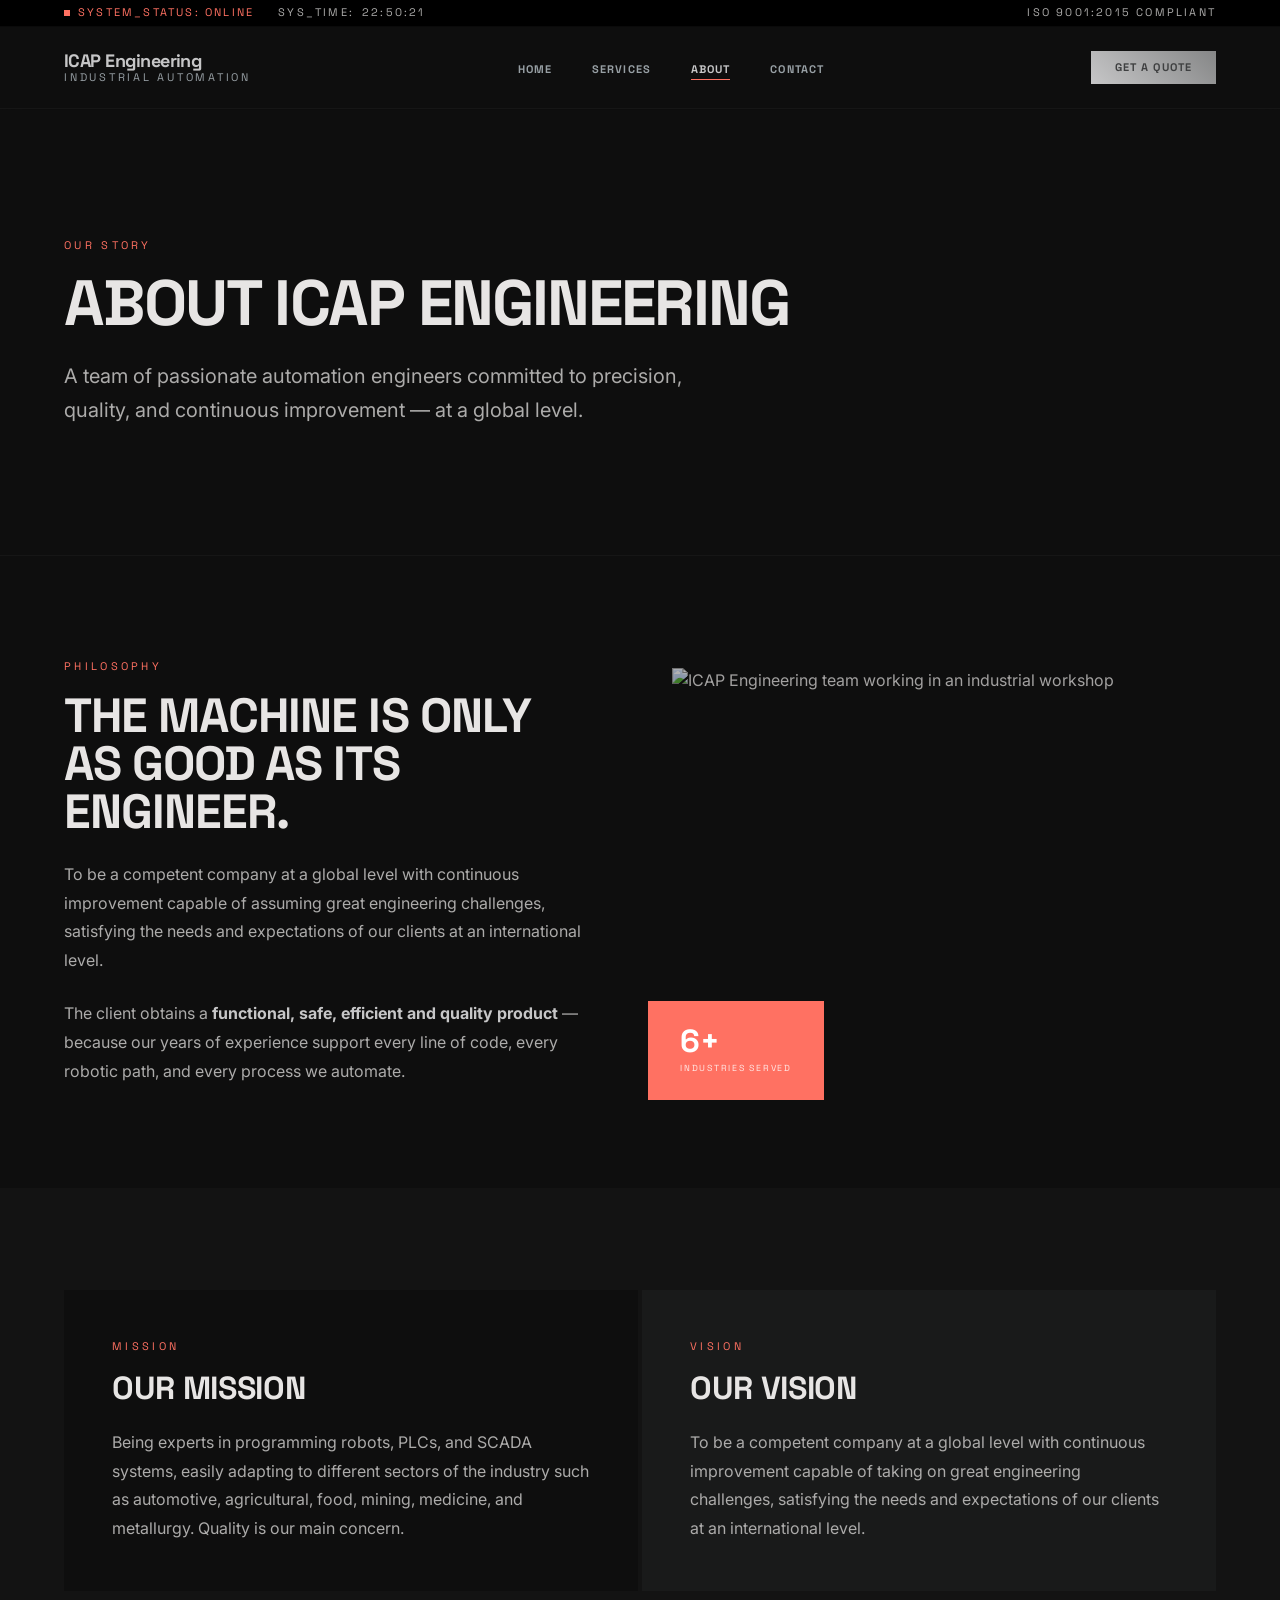
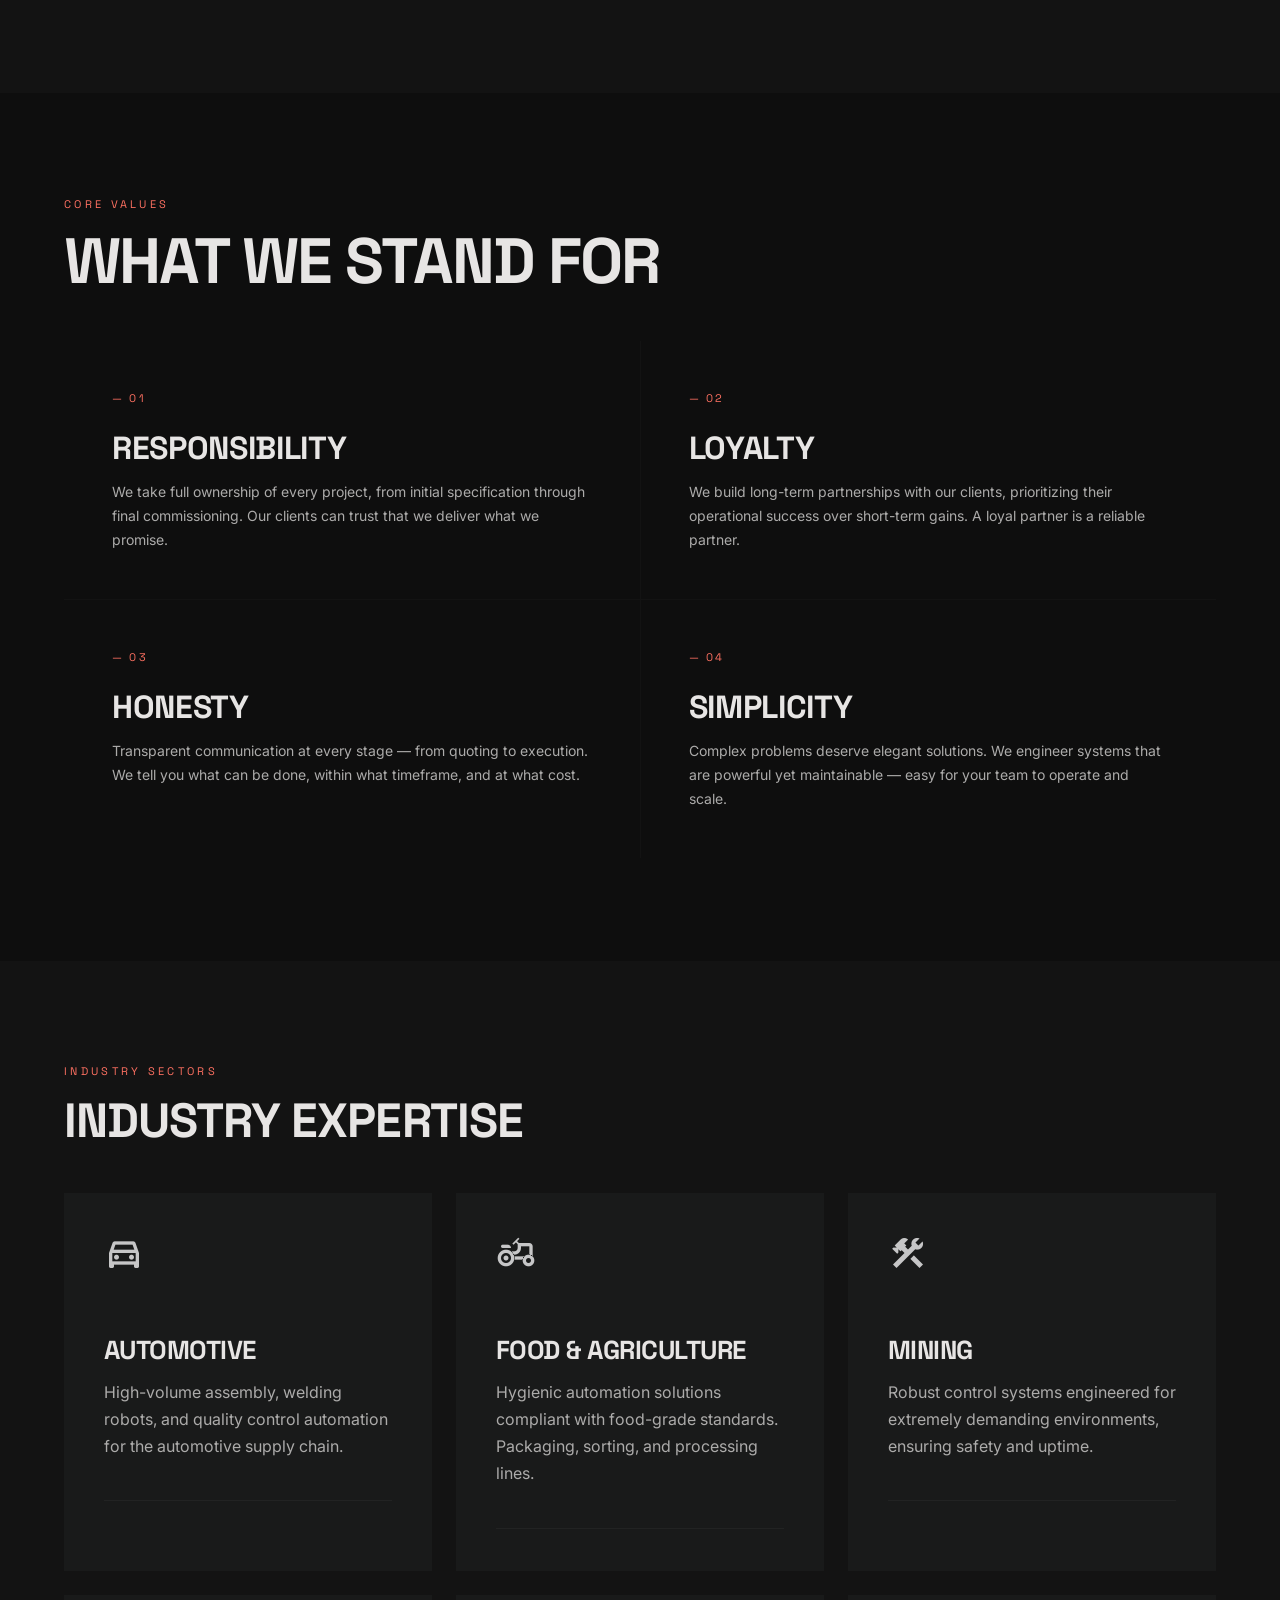
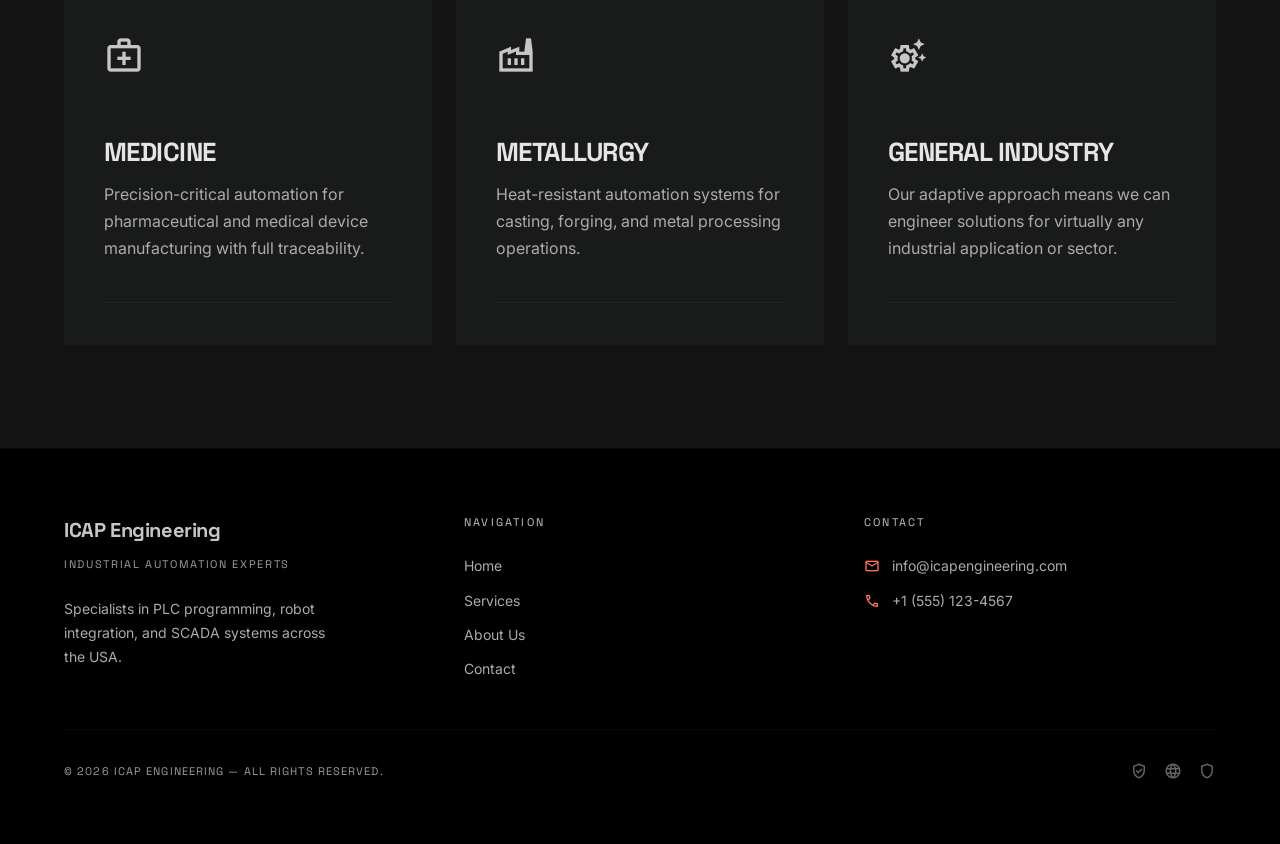
==== pages/about.html @ 5416df35 "RELEASE 01" ====
<!DOCTYPE html>
<html lang="en">
<head>
  <meta charset="UTF-8" />
  <meta name="viewport" content="width=device-width, initial-scale=1.0" />

  <!-- SEO -->
  <title>About Us | ICAP Engineering — Industrial Automation Company</title>
  <meta name="description" content="Learn about ICAP Engineering's mission, vision, and values. We are industrial automation experts specializing in PLC, robotics, and SCADA systems, serving US clients across automotive, food, mining, and medical sectors." />
  <meta name="keywords" content="about ICAP Engineering, industrial automation company, PLC experts, robotics engineers, SCADA specialists, USA" />
  <meta name="robots" content="index, follow" />
  <link rel="canonical" href="https://www.icapengineering.com/pages/about.html" />

  <!-- Open Graph -->
  <meta property="og:title"       content="About ICAP Engineering" />
  <meta property="og:description" content="Our mission, vision, values and the team behind world-class automation." />
  <meta property="og:type"        content="website" />

  <!-- Favicon -->
  <link rel="icon" type="image/svg+xml" href="../assets/icons/favicon.svg" />

  <!-- Styles -->
  <link rel="stylesheet" href="../assets/css/main.css" />
</head>

<body>

  <!-- ═══ TELEMETRY STRIP ═══ -->
  <div class="telemetry-strip" role="complementary">
    <div class="telemetry-strip__group">
      <span class="telemetry-item telemetry-item--active">
        <span class="telemetry-dot" aria-hidden="true"></span>
        SYSTEM_STATUS: ONLINE
      </span>
      <span class="telemetry-item">SYS_TIME: <span id="telemetry-time">--:--:--</span></span>
    </div>
    <span class="telemetry-item">ISO 9001:2015 COMPLIANT</span>
  </div>

  <!-- ═══ NAVBAR ═══ -->
  <nav class="navbar" role="navigation" aria-label="Main navigation">
    <div class="navbar__inner">
      <a href="../index.html" class="navbar__logo" aria-label="ICAP Engineering">
        <div class="navbar__logo-text">
          ICAP Engineering
          <span>Industrial Automation</span>
        </div>
      </a>
      <button class="navbar__toggle" id="nav-toggle" aria-expanded="false" aria-controls="nav-links" aria-label="Toggle navigation">
        <span class="navbar__toggle-bar"></span>
        <span class="navbar__toggle-bar"></span>
        <span class="navbar__toggle-bar"></span>
      </button>
      <ul class="navbar__links" id="nav-links" role="list">
        <li><a href="../index.html" class="nav-link">Home</a></li>
        <li><a href="services.html" class="nav-link">Services</a></li>
        <li><a href="about.html"    class="nav-link active">About</a></li>
        <li><a href="contact.html"  class="nav-link">Contact</a></li>
      </ul>
      <div class="navbar__actions">
        <a href="contact.html" class="btn btn--primary btn--sm">Get a Quote</a>
      </div>
    </div>
  </nav>

  <!-- ═══ PAGE HERO ═══ -->
  <header class="page-hero" role="banner">
    <div class="page-hero__inner">
      <span class="section-label reveal">Our Story</span>
      <h1 class="page-hero__title reveal">About ICAP Engineering</h1>
      <p class="page-hero__subtitle reveal">
        A team of passionate automation engineers committed to precision, quality,
        and continuous improvement — at a global level.
      </p>
    </div>
  </header>

  <main>

    <!-- ═══ PHILOSOPHY ═══ -->
    <section class="section" aria-labelledby="philosophy-heading">
      <div class="container">
        <div style="display:grid; grid-template-columns: 1fr 1fr; gap: var(--space-16); align-items:center;">
          <div>
            <span class="section-label reveal">Philosophy</span>
            <h2 id="philosophy-heading" class="reveal" style="font-size: var(--text-headline-lg); text-transform:uppercase; letter-spacing:-0.02em; margin-bottom: var(--space-6);">
              The Machine Is Only<br />as Good as Its Engineer.
            </h2>
            <p class="reveal" style="color: var(--color-on-surface-variant); line-height:1.8; margin-bottom: var(--space-6);">
              To be a competent company at a global level with continuous improvement capable
              of assuming great engineering challenges, satisfying the needs and expectations
              of our clients at an international level.
            </p>
            <p class="reveal" style="color: var(--color-on-surface-variant); line-height:1.8;">
              The client obtains a <strong style="color: var(--color-primary);">functional, safe, efficient and quality product</strong> —
              because our years of experience support every line of code, every robotic path,
              and every process we automate.
            </p>
          </div>
          <div class="reveal" style="position:relative;">
            <!-- Replace with: ../assets/images/about/philosophy.jpg -->
            <img
              src="../assets/images/about/workshop.jpg"
              alt="ICAP Engineering team working in an industrial workshop"
              loading="lazy"
              style="width:100%; aspect-ratio:4/3; object-fit:cover; filter:brightness(0.7);"
            />
            <div class="stat-chip" style="position:absolute; bottom:-1.5rem; left:-1.5rem; background-color: var(--color-tertiary);">
              <p class="stat-chip__value">6+</p>
              <p class="stat-chip__label">Industries Served</p>
            </div>
          </div>
        </div>
      </div>
    </section>

    <!-- ═══ MISSION & VISION ═══ -->
    <section class="section" style="background-color: var(--color-surface-container-low);" aria-labelledby="mvision-heading">
      <div class="container">
        <h2 class="sr-only" id="mvision-heading">Mission and Vision</h2>
        <div style="display:grid; grid-template-columns: 1fr 1fr; gap: var(--space-1); background-color: var(--color-surface-container-low);">

          <!-- Mission -->
          <div class="reveal" style="background-color: var(--color-surface); padding: var(--space-12);">
            <span class="section-label">Mission</span>
            <h3 style="font-size: var(--text-headline-md); text-transform:uppercase; letter-spacing:-0.01em; margin-bottom: var(--space-6);">
              Our Mission
            </h3>
            <p style="color: var(--color-on-surface-variant); line-height:1.8;">
              Being experts in programming robots, PLCs, and SCADA systems, easily adapting
              to different sectors of the industry such as automotive, agricultural, food,
              mining, medicine, and metallurgy. Quality is our main concern.
            </p>
          </div>

          <!-- Vision -->
          <div class="reveal" style="background-color: var(--color-surface-container); padding: var(--space-12);">
            <span class="section-label">Vision</span>
            <h3 style="font-size: var(--text-headline-md); text-transform:uppercase; letter-spacing:-0.01em; margin-bottom: var(--space-6);">
              Our Vision
            </h3>
            <p style="color: var(--color-on-surface-variant); line-height:1.8;">
              To be a competent company at a global level with continuous improvement
              capable of taking on great engineering challenges, satisfying the needs
              and expectations of our clients at an international level.
            </p>
          </div>

        </div>
      </div>
    </section>

    <!-- ═══ VALUES ═══ -->
    <section class="section" aria-labelledby="values-heading">
      <div class="container">
        <span class="section-label reveal">Core Values</span>
        <h2 id="values-heading" class="reveal" style="font-size: var(--text-display-md); text-transform:uppercase; letter-spacing:-0.03em; margin-bottom: var(--space-12);">
          What We Stand For
        </h2>
        <div class="values-grid">
          <div class="value-item reveal">
            <p class="value-item__number">— 01</p>
            <h3 class="value-item__title">Responsibility</h3>
            <p class="value-item__text">
              We take full ownership of every project, from initial specification through
              final commissioning. Our clients can trust that we deliver what we promise.
            </p>
          </div>
          <div class="value-item reveal">
            <p class="value-item__number">— 02</p>
            <h3 class="value-item__title">Loyalty</h3>
            <p class="value-item__text">
              We build long-term partnerships with our clients, prioritizing their
              operational success over short-term gains. A loyal partner is a reliable partner.
            </p>
          </div>
          <div class="value-item reveal">
            <p class="value-item__number">— 03</p>
            <h3 class="value-item__title">Honesty</h3>
            <p class="value-item__text">
              Transparent communication at every stage — from quoting to execution.
              We tell you what can be done, within what timeframe, and at what cost.
            </p>
          </div>
          <div class="value-item reveal">
            <p class="value-item__number">— 04</p>
            <h3 class="value-item__title">Simplicity</h3>
            <p class="value-item__text">
              Complex problems deserve elegant solutions. We engineer systems that are
              powerful yet maintainable — easy for your team to operate and scale.
            </p>
          </div>
        </div>
      </div>
    </section>

    <!-- ═══ SECTORS SERVED ═══ -->
    <section class="section" style="background-color: var(--color-surface-container-low);" aria-labelledby="sectors-heading">
      <div class="container">
        <span class="section-label reveal">Industry Sectors</span>
        <h2 id="sectors-heading" class="reveal" style="font-size: var(--text-headline-lg); text-transform:uppercase; letter-spacing:-0.02em; margin-bottom: var(--space-12);">
          Industry Expertise
        </h2>
        <div class="grid grid-3 reveal">
          <div class="card" aria-label="Automotive sector">
            <div class="card__header">
              <span class="material-symbols-outlined card__icon" aria-hidden="true">directions_car</span>
            </div>
            <h3 class="card__title">Automotive</h3>
            <p class="card__body">High-volume assembly, welding robots, and quality control automation for the automotive supply chain.</p>
            <div class="card__divider"><div class="card__divider-fill"></div></div>
          </div>
          <div class="card" aria-label="Food and agriculture sector">
            <div class="card__header">
              <span class="material-symbols-outlined card__icon" aria-hidden="true">agriculture</span>
            </div>
            <h3 class="card__title">Food &amp; Agriculture</h3>
            <p class="card__body">Hygienic automation solutions compliant with food-grade standards. Packaging, sorting, and processing lines.</p>
            <div class="card__divider"><div class="card__divider-fill"></div></div>
          </div>
          <div class="card" aria-label="Mining sector">
            <div class="card__header">
              <span class="material-symbols-outlined card__icon" aria-hidden="true">construction</span>
            </div>
            <h3 class="card__title">Mining</h3>
            <p class="card__body">Robust control systems engineered for extremely demanding environments, ensuring safety and uptime.</p>
            <div class="card__divider"><div class="card__divider-fill"></div></div>
          </div>
          <div class="card" aria-label="Medicine sector">
            <div class="card__header">
              <span class="material-symbols-outlined card__icon" aria-hidden="true">medical_services</span>
            </div>
            <h3 class="card__title">Medicine</h3>
            <p class="card__body">Precision-critical automation for pharmaceutical and medical device manufacturing with full traceability.</p>
            <div class="card__divider"><div class="card__divider-fill"></div></div>
          </div>
          <div class="card" aria-label="Metallurgy sector">
            <div class="card__header">
              <span class="material-symbols-outlined card__icon" aria-hidden="true">factory</span>
            </div>
            <h3 class="card__title">Metallurgy</h3>
            <p class="card__body">Heat-resistant automation systems for casting, forging, and metal processing operations.</p>
            <div class="card__divider"><div class="card__divider-fill"></div></div>
          </div>
          <div class="card" aria-label="General industrial sector">
            <div class="card__header">
              <span class="material-symbols-outlined card__icon" aria-hidden="true">settings_suggest</span>
            </div>
            <h3 class="card__title">General Industry</h3>
            <p class="card__body">Our adaptive approach means we can engineer solutions for virtually any industrial application or sector.</p>
            <div class="card__divider"><div class="card__divider-fill"></div></div>
          </div>
        </div>
      </div>
    </section>

  </main>

  <!-- ═══ FOOTER ═══ -->
  <footer class="footer" role="contentinfo">
    <div class="footer__inner">
      <div>
        <p class="footer__brand-name">ICAP Engineering</p>
        <p class="footer__brand-tagline">Industrial Automation Experts</p>
        <p class="footer__brand-desc">Specialists in PLC programming, robot integration, and SCADA systems across the USA.</p>
      </div>
      <div>
        <p class="footer__col-title">Navigation</p>
        <nav class="footer__links" aria-label="Footer navigation">
          <a href="../index.html"  class="footer__link">Home</a>
          <a href="services.html"  class="footer__link">Services</a>
          <a href="about.html"     class="footer__link">About Us</a>
          <a href="contact.html"   class="footer__link">Contact</a>
        </nav>
      </div>
      <div>
        <p class="footer__col-title">Contact</p>
        <address style="font-style:normal;">
          <div class="footer__contact-item">
            <span class="material-symbols-outlined" aria-hidden="true">mail</span>
            <a href="mailto:info@icapengineering.com" class="footer__link">info@icapengineering.com</a>
          </div>
          <div class="footer__contact-item">
            <span class="material-symbols-outlined" aria-hidden="true">phone</span>
            <a href="tel:+15551234567" class="footer__link">+1 (555) 123-4567</a>
          </div>
        </address>
      </div>
    </div>
    <div class="footer__bottom">
      <p class="footer__copyright">&copy; <span id="footer-year">2025</span> ICAP Engineering — All rights reserved.</p>
      <div class="footer__badges">
        <span class="material-symbols-outlined">verified_user</span>
        <span class="material-symbols-outlined">language</span>
        <span class="material-symbols-outlined">shield</span>
      </div>
    </div>
  </footer>

  <script src="../assets/js/main.js"></script>
  <script>(function(){ const el=document.getElementById('footer-year'); if(el) el.textContent=new Date().getFullYear(); })();</script>
</body>
</html>
---- assets/css/main.css ----
/* ============================================================
   ICAP Engineering — Main Stylesheet Entry Point
   Import order matters: tokens → base → layout → components → pages
   ============================================================ */

@import './tokens.css';
@import './base.css';
@import './layout.css';
@import './components.css';
@import './pages.css';
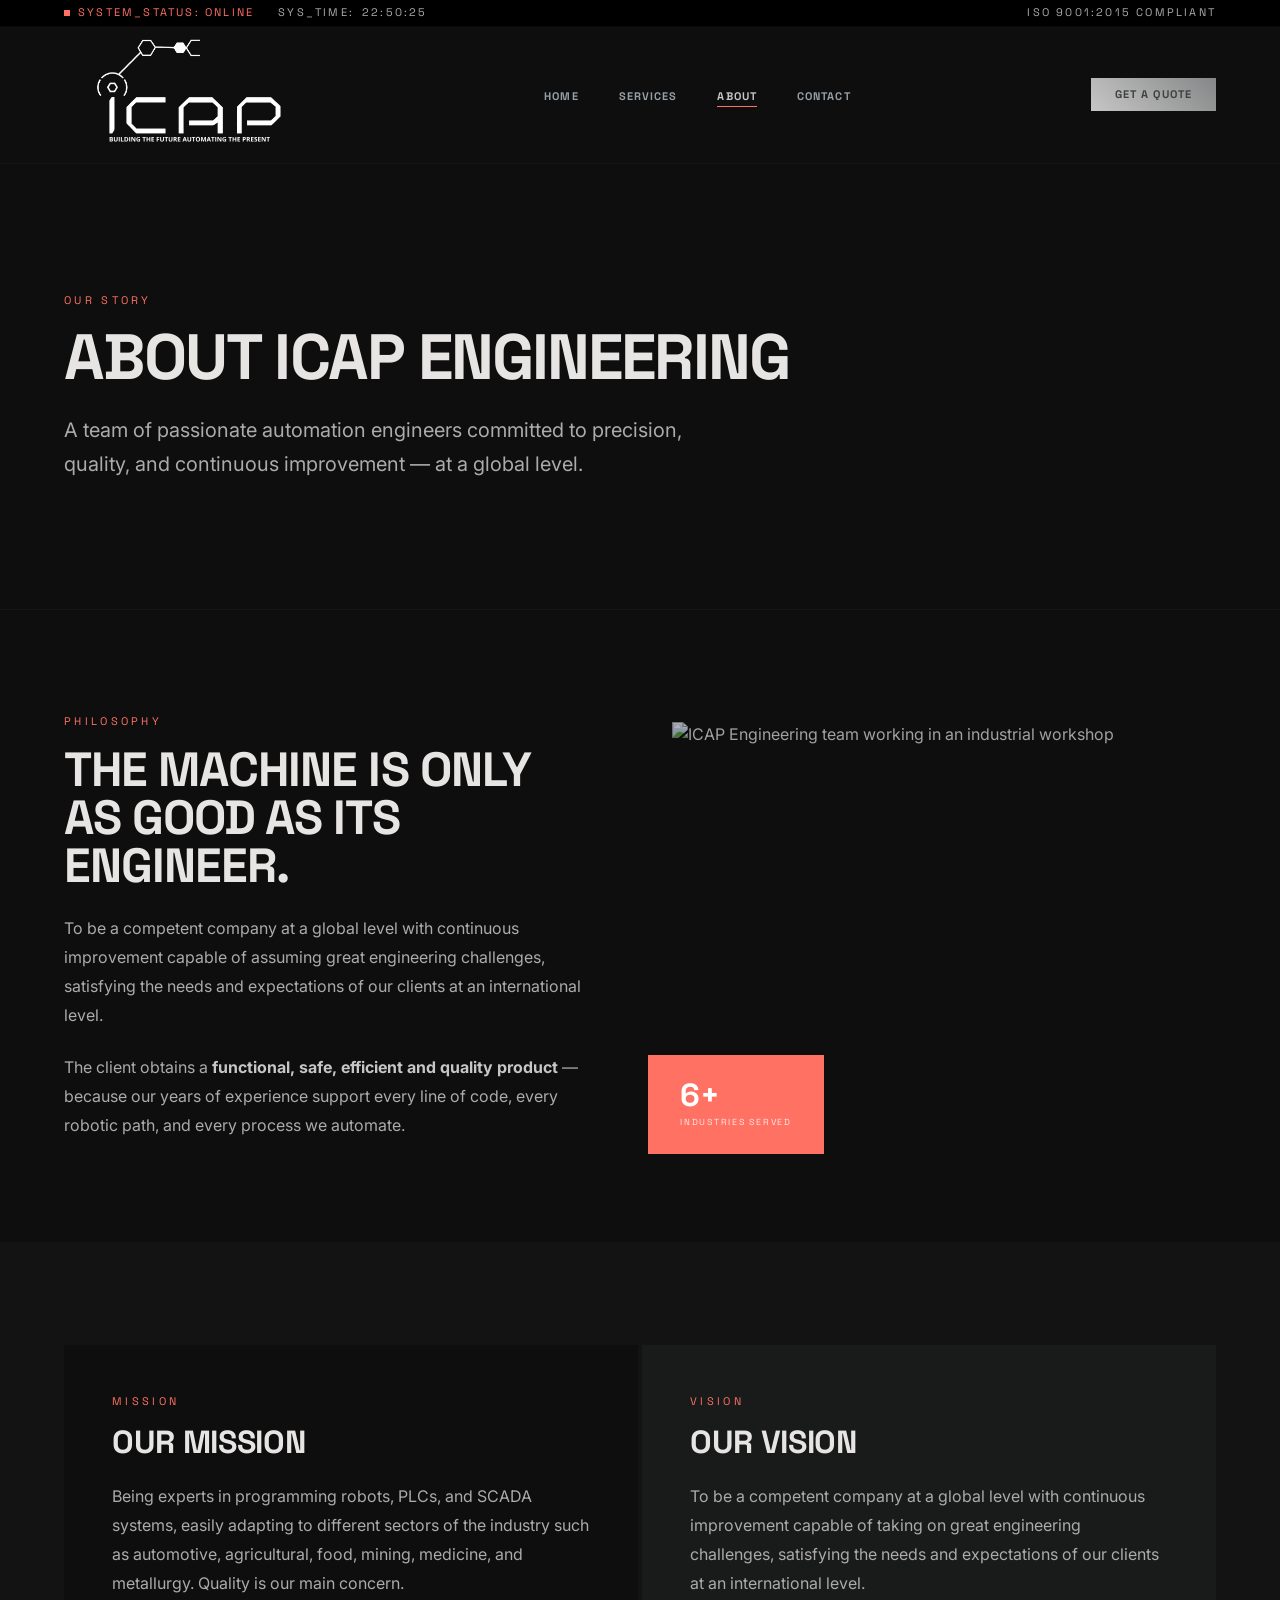
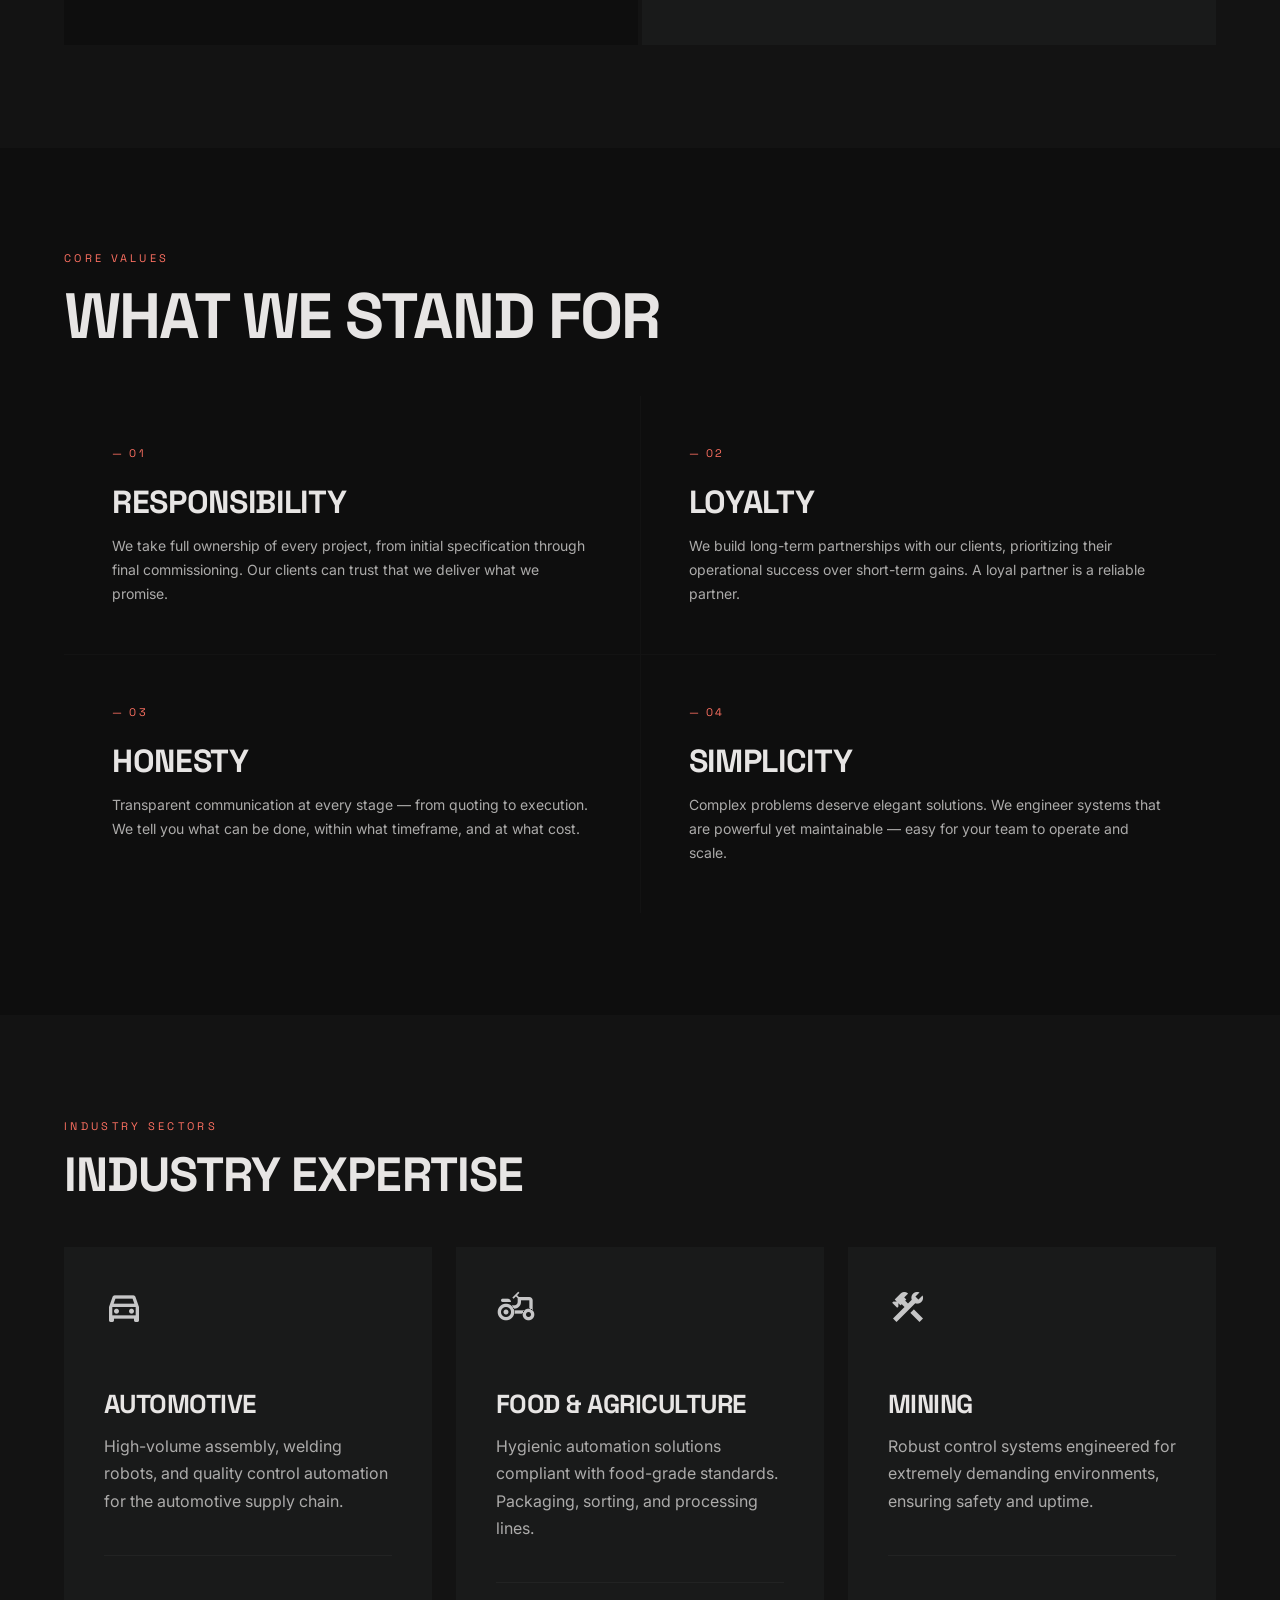
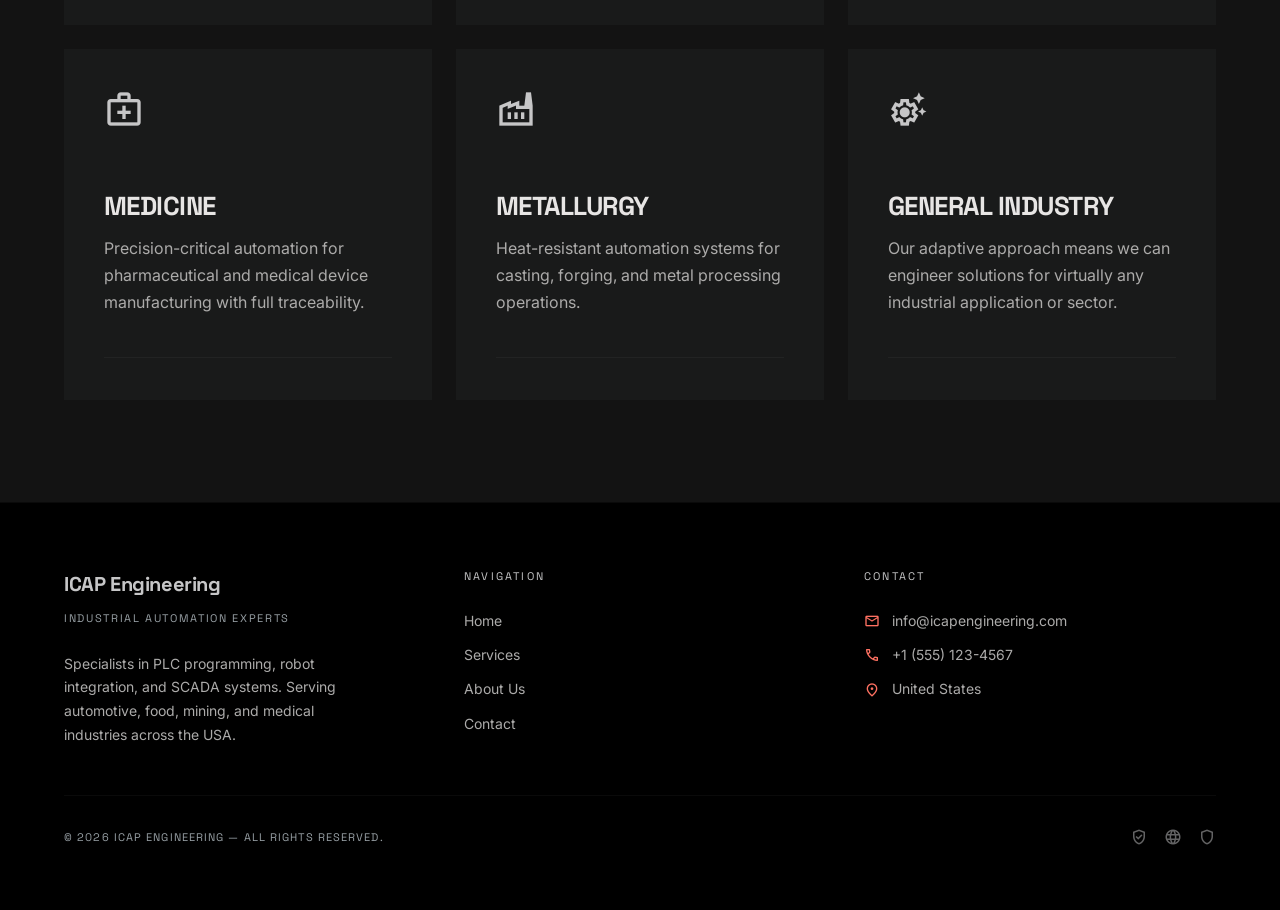
==== commit 56ccb92e: "STYLE: el logo ahora es negro y el video de la kuka" ====
--- a/pages/about.html
+++ b/pages/about.html
@@ -38,30 +38,7 @@
   </div>
 
   <!-- ═══ NAVBAR ═══ -->
-  <nav class="navbar" role="navigation" aria-label="Main navigation">
-    <div class="navbar__inner">
-      <a href="../index.html" class="navbar__logo" aria-label="ICAP Engineering">
-        <div class="navbar__logo-text">
-          ICAP Engineering
-          <span>Industrial Automation</span>
-        </div>
-      </a>
-      <button class="navbar__toggle" id="nav-toggle" aria-expanded="false" aria-controls="nav-links" aria-label="Toggle navigation">
-        <span class="navbar__toggle-bar"></span>
-        <span class="navbar__toggle-bar"></span>
-        <span class="navbar__toggle-bar"></span>
-      </button>
-      <ul class="navbar__links" id="nav-links" role="list">
-        <li><a href="../index.html" class="nav-link">Home</a></li>
-        <li><a href="services.html" class="nav-link">Services</a></li>
-        <li><a href="about.html"    class="nav-link active">About</a></li>
-        <li><a href="contact.html"  class="nav-link">Contact</a></li>
-      </ul>
-      <div class="navbar__actions">
-        <a href="contact.html" class="btn btn--primary btn--sm">Get a Quote</a>
-      </div>
-    </div>
-  </nav>
+  <nav class="navbar" role="navigation" aria-label="Main navigation"></nav>
 
   <!-- ═══ PAGE HERO ═══ -->
   <header class="page-hero" role="banner">
@@ -257,47 +234,9 @@
   </main>
 
   <!-- ═══ FOOTER ═══ -->
-  <footer class="footer" role="contentinfo">
-    <div class="footer__inner">
-      <div>
-        <p class="footer__brand-name">ICAP Engineering</p>
-        <p class="footer__brand-tagline">Industrial Automation Experts</p>
-        <p class="footer__brand-desc">Specialists in PLC programming, robot integration, and SCADA systems across the USA.</p>
-      </div>
-      <div>
-        <p class="footer__col-title">Navigation</p>
-        <nav class="footer__links" aria-label="Footer navigation">
-          <a href="../index.html"  class="footer__link">Home</a>
-          <a href="services.html"  class="footer__link">Services</a>
-          <a href="about.html"     class="footer__link">About Us</a>
-          <a href="contact.html"   class="footer__link">Contact</a>
-        </nav>
-      </div>
-      <div>
-        <p class="footer__col-title">Contact</p>
-        <address style="font-style:normal;">
-          <div class="footer__contact-item">
-            <span class="material-symbols-outlined" aria-hidden="true">mail</span>
-            <a href="mailto:info@icapengineering.com" class="footer__link">info@icapengineering.com</a>
-          </div>
-          <div class="footer__contact-item">
-            <span class="material-symbols-outlined" aria-hidden="true">phone</span>
-            <a href="tel:+15551234567" class="footer__link">+1 (555) 123-4567</a>
-          </div>
-        </address>
-      </div>
-    </div>
-    <div class="footer__bottom">
-      <p class="footer__copyright">&copy; <span id="footer-year">2025</span> ICAP Engineering — All rights reserved.</p>
-      <div class="footer__badges">
-        <span class="material-symbols-outlined">verified_user</span>
-        <span class="material-symbols-outlined">language</span>
-        <span class="material-symbols-outlined">shield</span>
-      </div>
-    </div>
-  </footer>
-
-  <script src="../assets/js/main.js"></script>
-  <script>(function(){ const el=document.getElementById('footer-year'); if(el) el.textContent=new Date().getFullYear(); })();</script>
+  <footer class="footer" role="contentinfo"></footer>
+
+  <script src="../assets/js/shared-layout.js"></script>
+  <script src="../assets/js/visual-effects.js"></script>
 </body>
 </html>
--- a/assets/css/main.css
+++ b/assets/css/main.css
@@ -6,5 +6,5 @@
 @import './tokens.css';
 @import './base.css';
 @import './layout.css';
-@import './components.css';
-@import './pages.css';
+@import './ui-library.css';
+@import './page-specific.css';
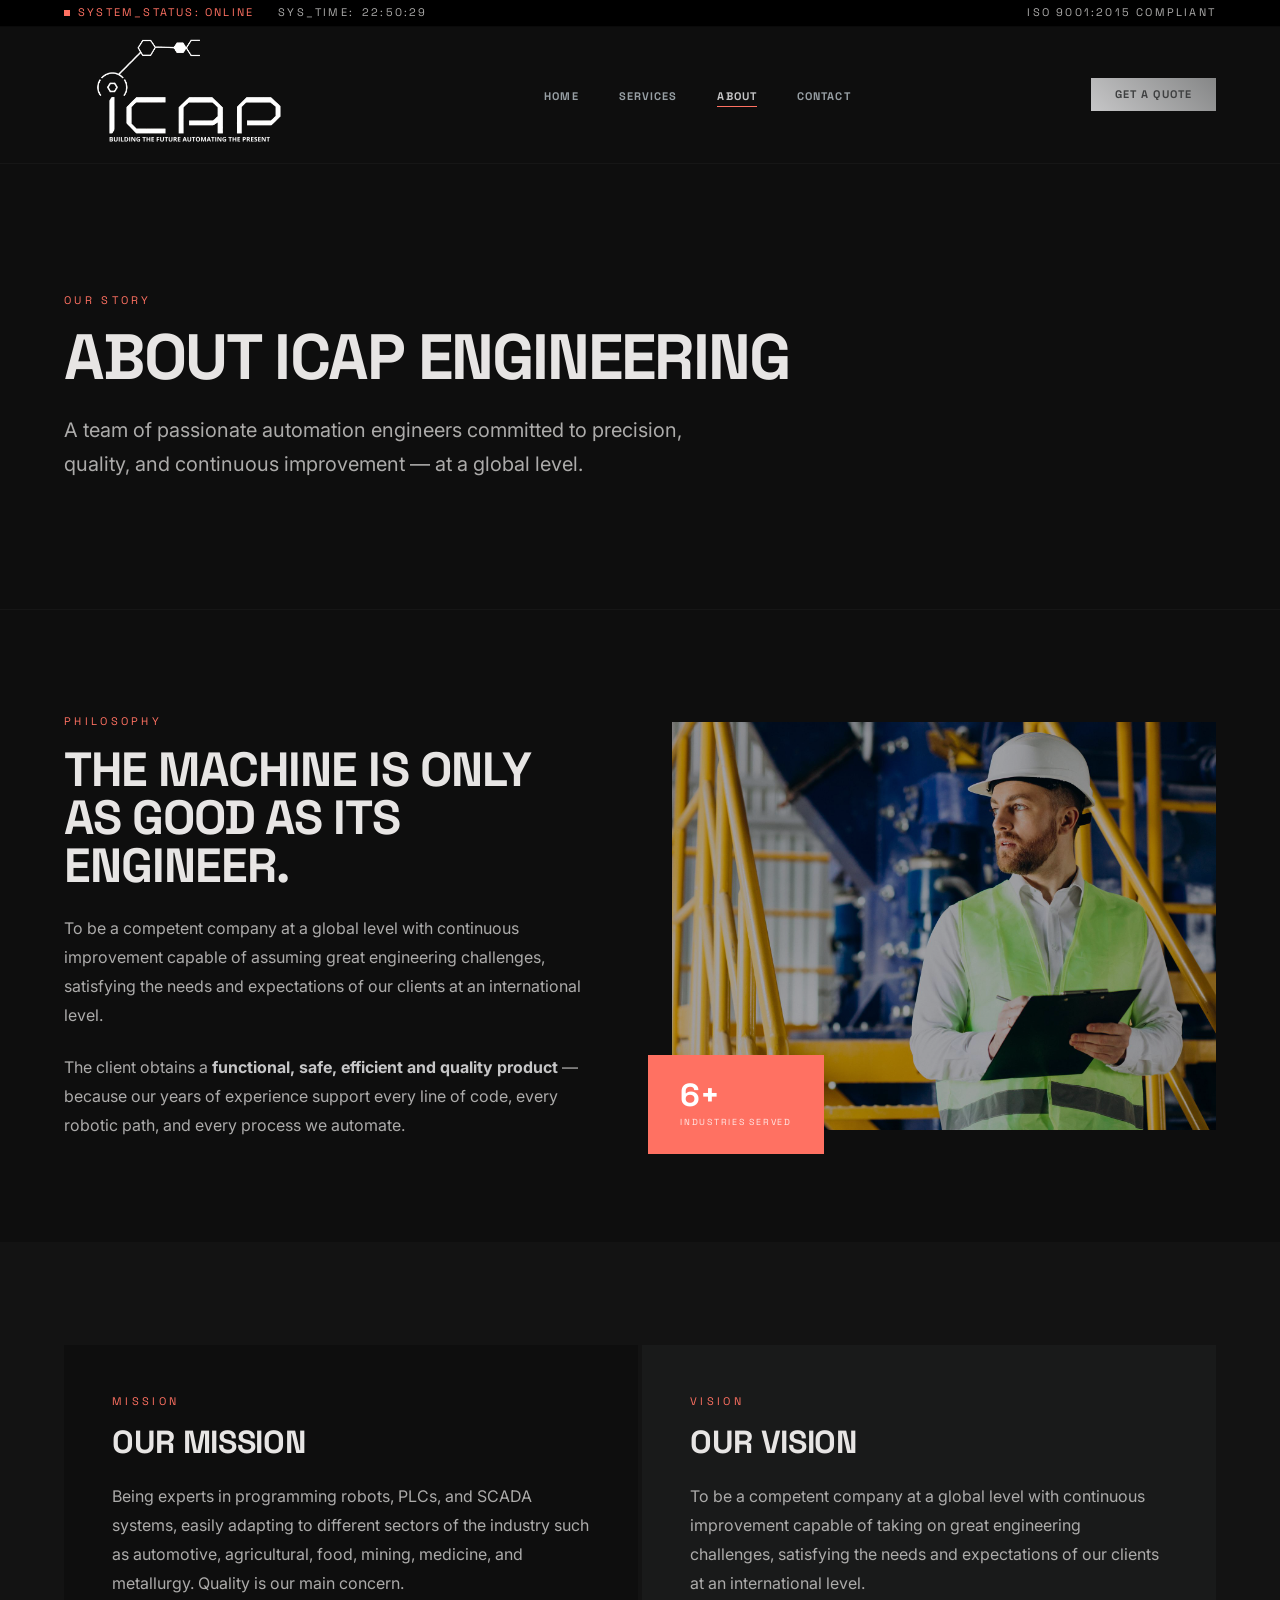
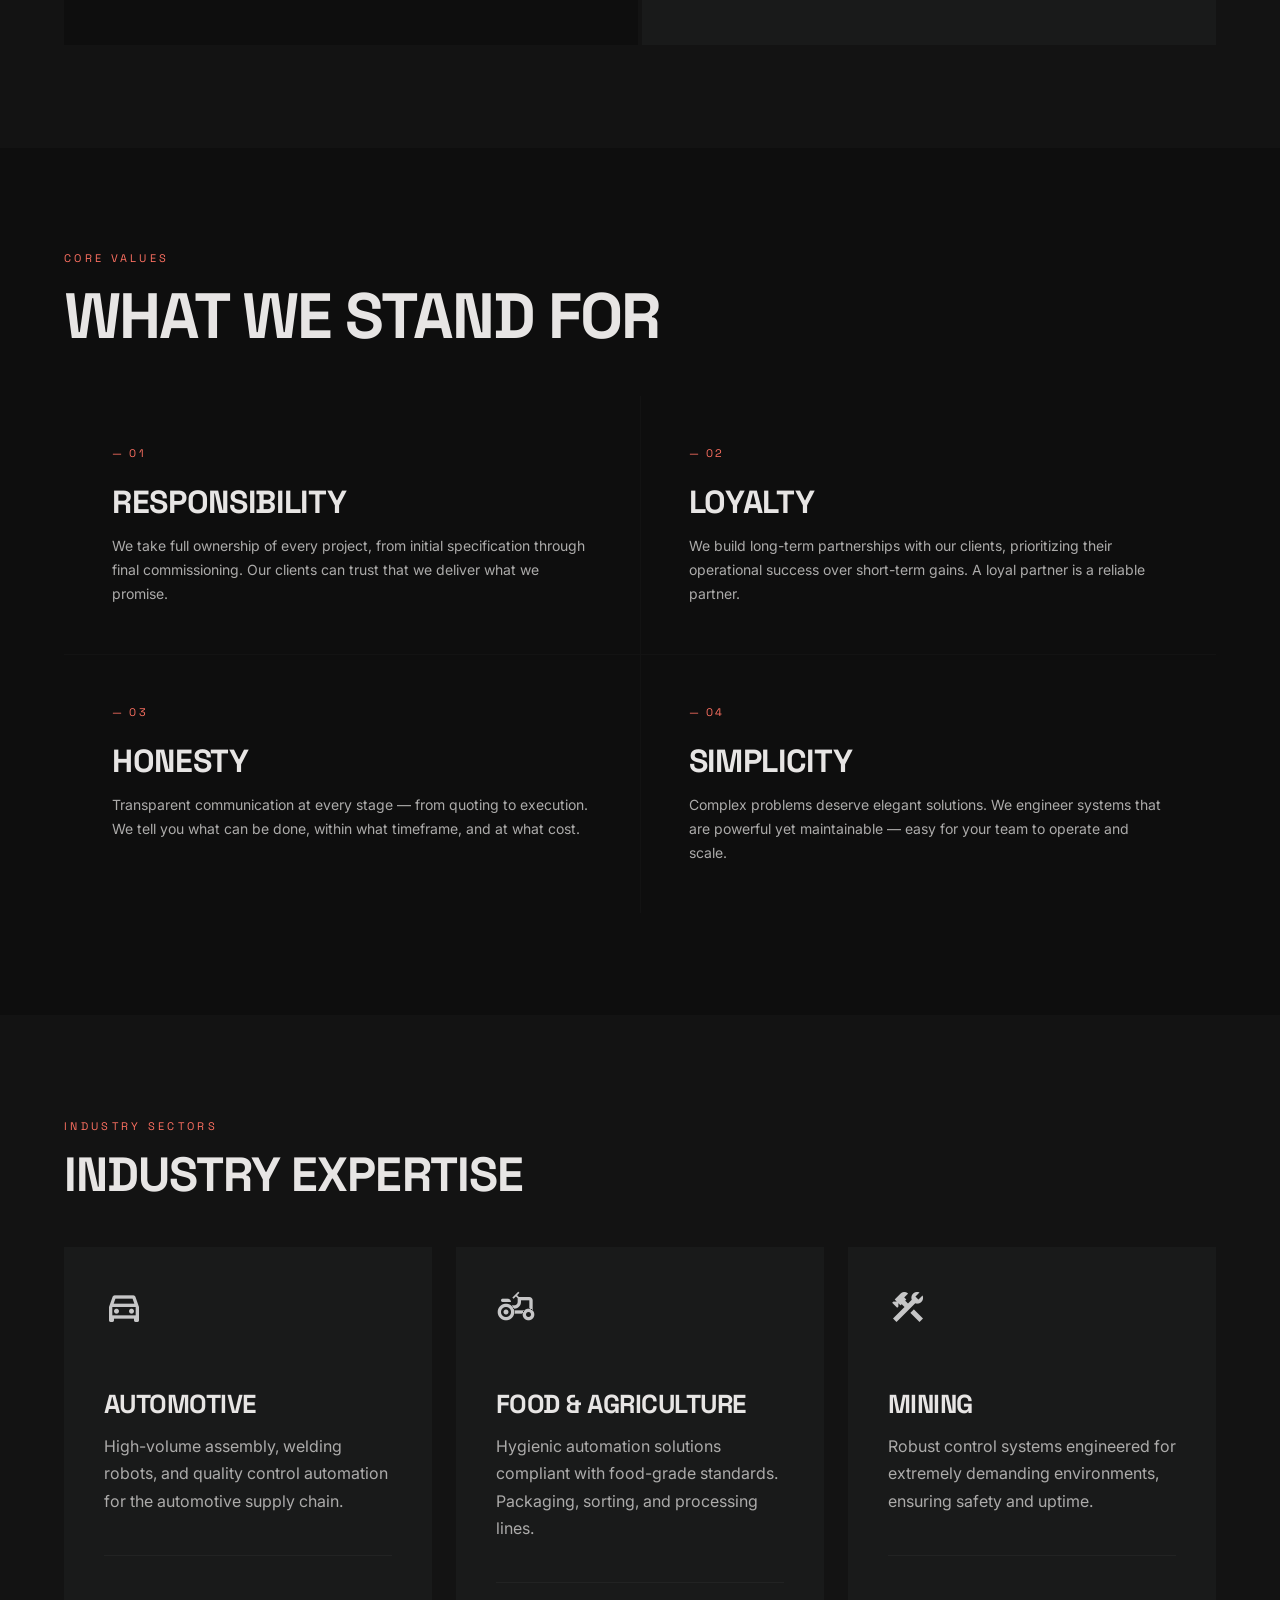
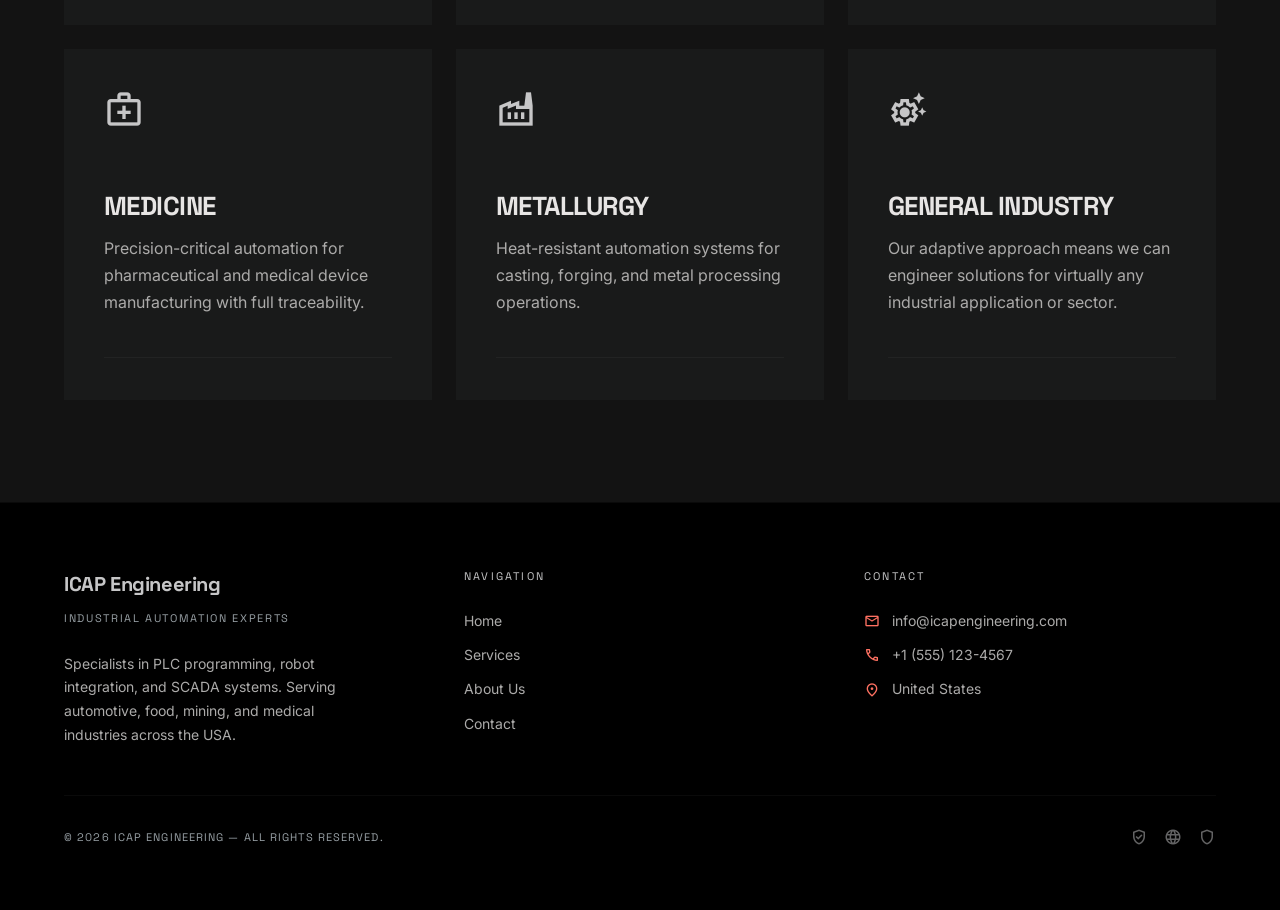
==== commit da575e39: "STYLE: Imagenes agregadas" ====
--- a/pages/about.html
+++ b/pages/about.html
@@ -1,20 +1,23 @@
 <!DOCTYPE html>
 <html lang="en">
+
 <head>
   <meta charset="UTF-8" />
   <meta name="viewport" content="width=device-width, initial-scale=1.0" />
 
   <!-- SEO -->
   <title>About Us | ICAP Engineering — Industrial Automation Company</title>
-  <meta name="description" content="Learn about ICAP Engineering's mission, vision, and values. We are industrial automation experts specializing in PLC, robotics, and SCADA systems, serving US clients across automotive, food, mining, and medical sectors." />
-  <meta name="keywords" content="about ICAP Engineering, industrial automation company, PLC experts, robotics engineers, SCADA specialists, USA" />
+  <meta name="description"
+    content="Learn about ICAP Engineering's mission, vision, and values. We are industrial automation experts specializing in PLC, robotics, and SCADA systems, serving US clients across automotive, food, mining, and medical sectors." />
+  <meta name="keywords"
+    content="about ICAP Engineering, industrial automation company, PLC experts, robotics engineers, SCADA specialists, USA" />
   <meta name="robots" content="index, follow" />
   <link rel="canonical" href="https://www.icapengineering.com/pages/about.html" />
 
   <!-- Open Graph -->
-  <meta property="og:title"       content="About ICAP Engineering" />
+  <meta property="og:title" content="About ICAP Engineering" />
   <meta property="og:description" content="Our mission, vision, values and the team behind world-class automation." />
-  <meta property="og:type"        content="website" />
+  <meta property="og:type" content="website" />
 
   <!-- Favicon -->
   <link rel="icon" type="image/svg+xml" href="../assets/icons/favicon.svg" />
@@ -60,29 +63,29 @@
         <div style="display:grid; grid-template-columns: 1fr 1fr; gap: var(--space-16); align-items:center;">
           <div>
             <span class="section-label reveal">Philosophy</span>
-            <h2 id="philosophy-heading" class="reveal" style="font-size: var(--text-headline-lg); text-transform:uppercase; letter-spacing:-0.02em; margin-bottom: var(--space-6);">
+            <h2 id="philosophy-heading" class="reveal"
+              style="font-size: var(--text-headline-lg); text-transform:uppercase; letter-spacing:-0.02em; margin-bottom: var(--space-6);">
               The Machine Is Only<br />as Good as Its Engineer.
             </h2>
-            <p class="reveal" style="color: var(--color-on-surface-variant); line-height:1.8; margin-bottom: var(--space-6);">
+            <p class="reveal"
+              style="color: var(--color-on-surface-variant); line-height:1.8; margin-bottom: var(--space-6);">
               To be a competent company at a global level with continuous improvement capable
               of assuming great engineering challenges, satisfying the needs and expectations
               of our clients at an international level.
             </p>
             <p class="reveal" style="color: var(--color-on-surface-variant); line-height:1.8;">
-              The client obtains a <strong style="color: var(--color-primary);">functional, safe, efficient and quality product</strong> —
+              The client obtains a <strong style="color: var(--color-primary);">functional, safe, efficient and quality
+                product</strong> —
               because our years of experience support every line of code, every robotic path,
               and every process we automate.
             </p>
           </div>
           <div class="reveal" style="position:relative;">
             <!-- Replace with: ../assets/images/about/philosophy.jpg -->
-            <img
-              src="../assets/images/about/workshop.jpg"
-              alt="ICAP Engineering team working in an industrial workshop"
-              loading="lazy"
-              style="width:100%; aspect-ratio:4/3; object-fit:cover; filter:brightness(0.7);"
-            />
-            <div class="stat-chip" style="position:absolute; bottom:-1.5rem; left:-1.5rem; background-color: var(--color-tertiary);">
+            <img src="../assets/images/about/engineer.jpg" alt="ICAP Engineering team working in an industrial workshop"
+              loading="lazy" style="width:100%; aspect-ratio:4/3; object-fit:cover; filter:brightness(0.7);" />
+            <div class="stat-chip"
+              style="position:absolute; bottom:-1.5rem; left:-1.5rem; background-color: var(--color-tertiary);">
               <p class="stat-chip__value">6+</p>
               <p class="stat-chip__label">Industries Served</p>
             </div>
@@ -92,15 +95,18 @@
     </section>
 
     <!-- ═══ MISSION & VISION ═══ -->
-    <section class="section" style="background-color: var(--color-surface-container-low);" aria-labelledby="mvision-heading">
+    <section class="section" style="background-color: var(--color-surface-container-low);"
+      aria-labelledby="mvision-heading">
       <div class="container">
         <h2 class="sr-only" id="mvision-heading">Mission and Vision</h2>
-        <div style="display:grid; grid-template-columns: 1fr 1fr; gap: var(--space-1); background-color: var(--color-surface-container-low);">
+        <div
+          style="display:grid; grid-template-columns: 1fr 1fr; gap: var(--space-1); background-color: var(--color-surface-container-low);">
 
           <!-- Mission -->
           <div class="reveal" style="background-color: var(--color-surface); padding: var(--space-12);">
             <span class="section-label">Mission</span>
-            <h3 style="font-size: var(--text-headline-md); text-transform:uppercase; letter-spacing:-0.01em; margin-bottom: var(--space-6);">
+            <h3
+              style="font-size: var(--text-headline-md); text-transform:uppercase; letter-spacing:-0.01em; margin-bottom: var(--space-6);">
               Our Mission
             </h3>
             <p style="color: var(--color-on-surface-variant); line-height:1.8;">
@@ -113,7 +119,8 @@
           <!-- Vision -->
           <div class="reveal" style="background-color: var(--color-surface-container); padding: var(--space-12);">
             <span class="section-label">Vision</span>
-            <h3 style="font-size: var(--text-headline-md); text-transform:uppercase; letter-spacing:-0.01em; margin-bottom: var(--space-6);">
+            <h3
+              style="font-size: var(--text-headline-md); text-transform:uppercase; letter-spacing:-0.01em; margin-bottom: var(--space-6);">
               Our Vision
             </h3>
             <p style="color: var(--color-on-surface-variant); line-height:1.8;">
@@ -131,7 +138,8 @@
     <section class="section" aria-labelledby="values-heading">
       <div class="container">
         <span class="section-label reveal">Core Values</span>
-        <h2 id="values-heading" class="reveal" style="font-size: var(--text-display-md); text-transform:uppercase; letter-spacing:-0.03em; margin-bottom: var(--space-12);">
+        <h2 id="values-heading" class="reveal"
+          style="font-size: var(--text-display-md); text-transform:uppercase; letter-spacing:-0.03em; margin-bottom: var(--space-12);">
           What We Stand For
         </h2>
         <div class="values-grid">
@@ -172,10 +180,12 @@
     </section>
 
     <!-- ═══ SECTORS SERVED ═══ -->
-    <section class="section" style="background-color: var(--color-surface-container-low);" aria-labelledby="sectors-heading">
+    <section class="section" style="background-color: var(--color-surface-container-low);"
+      aria-labelledby="sectors-heading">
       <div class="container">
         <span class="section-label reveal">Industry Sectors</span>
-        <h2 id="sectors-heading" class="reveal" style="font-size: var(--text-headline-lg); text-transform:uppercase; letter-spacing:-0.02em; margin-bottom: var(--space-12);">
+        <h2 id="sectors-heading" class="reveal"
+          style="font-size: var(--text-headline-lg); text-transform:uppercase; letter-spacing:-0.02em; margin-bottom: var(--space-12);">
           Industry Expertise
         </h2>
         <div class="grid grid-3 reveal">
@@ -184,48 +194,66 @@
               <span class="material-symbols-outlined card__icon" aria-hidden="true">directions_car</span>
             </div>
             <h3 class="card__title">Automotive</h3>
-            <p class="card__body">High-volume assembly, welding robots, and quality control automation for the automotive supply chain.</p>
-            <div class="card__divider"><div class="card__divider-fill"></div></div>
+            <p class="card__body">High-volume assembly, welding robots, and quality control automation for the
+              automotive supply chain.</p>
+            <div class="card__divider">
+              <div class="card__divider-fill"></div>
+            </div>
           </div>
           <div class="card" aria-label="Food and agriculture sector">
             <div class="card__header">
               <span class="material-symbols-outlined card__icon" aria-hidden="true">agriculture</span>
             </div>
             <h3 class="card__title">Food &amp; Agriculture</h3>
-            <p class="card__body">Hygienic automation solutions compliant with food-grade standards. Packaging, sorting, and processing lines.</p>
-            <div class="card__divider"><div class="card__divider-fill"></div></div>
+            <p class="card__body">Hygienic automation solutions compliant with food-grade standards. Packaging, sorting,
+              and processing lines.</p>
+            <div class="card__divider">
+              <div class="card__divider-fill"></div>
+            </div>
           </div>
           <div class="card" aria-label="Mining sector">
             <div class="card__header">
               <span class="material-symbols-outlined card__icon" aria-hidden="true">construction</span>
             </div>
             <h3 class="card__title">Mining</h3>
-            <p class="card__body">Robust control systems engineered for extremely demanding environments, ensuring safety and uptime.</p>
-            <div class="card__divider"><div class="card__divider-fill"></div></div>
+            <p class="card__body">Robust control systems engineered for extremely demanding environments, ensuring
+              safety and uptime.</p>
+            <div class="card__divider">
+              <div class="card__divider-fill"></div>
+            </div>
           </div>
           <div class="card" aria-label="Medicine sector">
             <div class="card__header">
               <span class="material-symbols-outlined card__icon" aria-hidden="true">medical_services</span>
             </div>
             <h3 class="card__title">Medicine</h3>
-            <p class="card__body">Precision-critical automation for pharmaceutical and medical device manufacturing with full traceability.</p>
-            <div class="card__divider"><div class="card__divider-fill"></div></div>
+            <p class="card__body">Precision-critical automation for pharmaceutical and medical device manufacturing with
+              full traceability.</p>
+            <div class="card__divider">
+              <div class="card__divider-fill"></div>
+            </div>
           </div>
           <div class="card" aria-label="Metallurgy sector">
             <div class="card__header">
               <span class="material-symbols-outlined card__icon" aria-hidden="true">factory</span>
             </div>
             <h3 class="card__title">Metallurgy</h3>
-            <p class="card__body">Heat-resistant automation systems for casting, forging, and metal processing operations.</p>
-            <div class="card__divider"><div class="card__divider-fill"></div></div>
+            <p class="card__body">Heat-resistant automation systems for casting, forging, and metal processing
+              operations.</p>
+            <div class="card__divider">
+              <div class="card__divider-fill"></div>
+            </div>
           </div>
           <div class="card" aria-label="General industrial sector">
             <div class="card__header">
               <span class="material-symbols-outlined card__icon" aria-hidden="true">settings_suggest</span>
             </div>
             <h3 class="card__title">General Industry</h3>
-            <p class="card__body">Our adaptive approach means we can engineer solutions for virtually any industrial application or sector.</p>
-            <div class="card__divider"><div class="card__divider-fill"></div></div>
+            <p class="card__body">Our adaptive approach means we can engineer solutions for virtually any industrial
+              application or sector.</p>
+            <div class="card__divider">
+              <div class="card__divider-fill"></div>
+            </div>
           </div>
         </div>
       </div>
@@ -239,4 +267,5 @@
   <script src="../assets/js/shared-layout.js"></script>
   <script src="../assets/js/visual-effects.js"></script>
 </body>
-</html>
+
+</html>
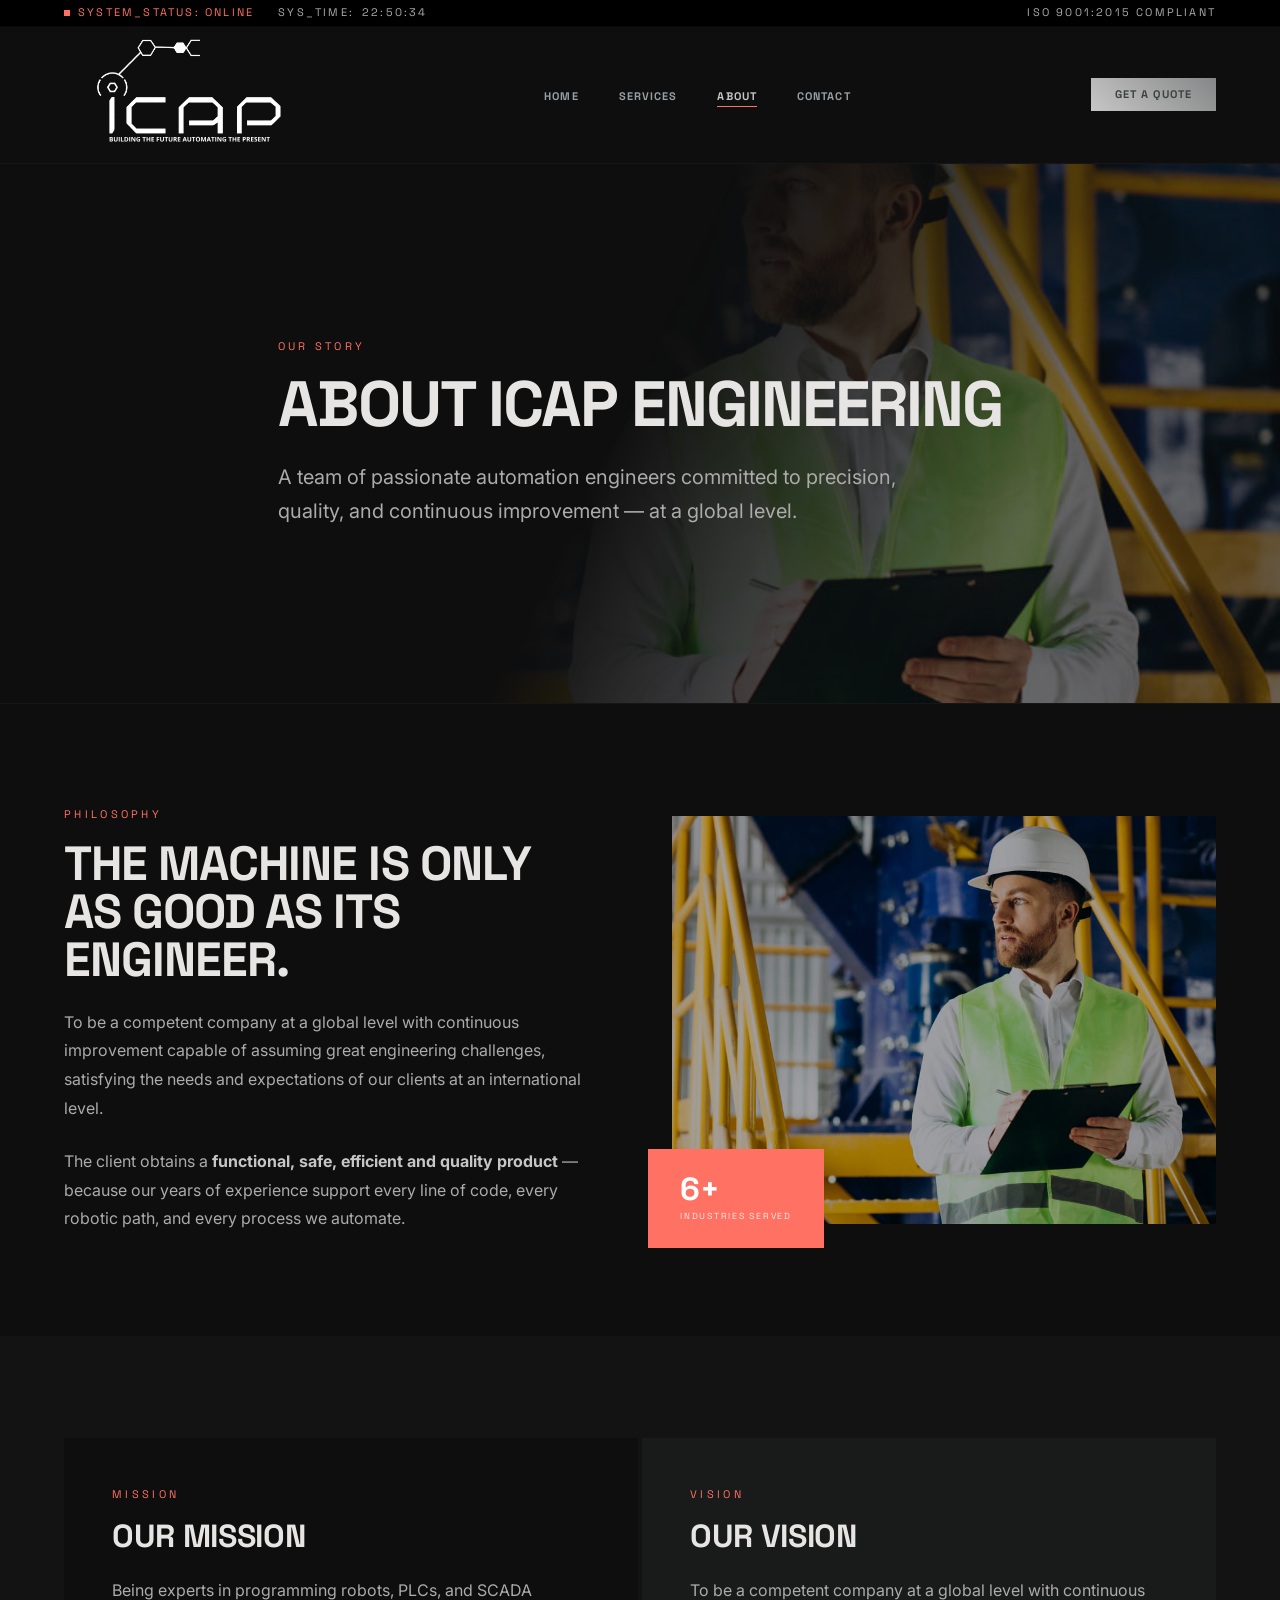
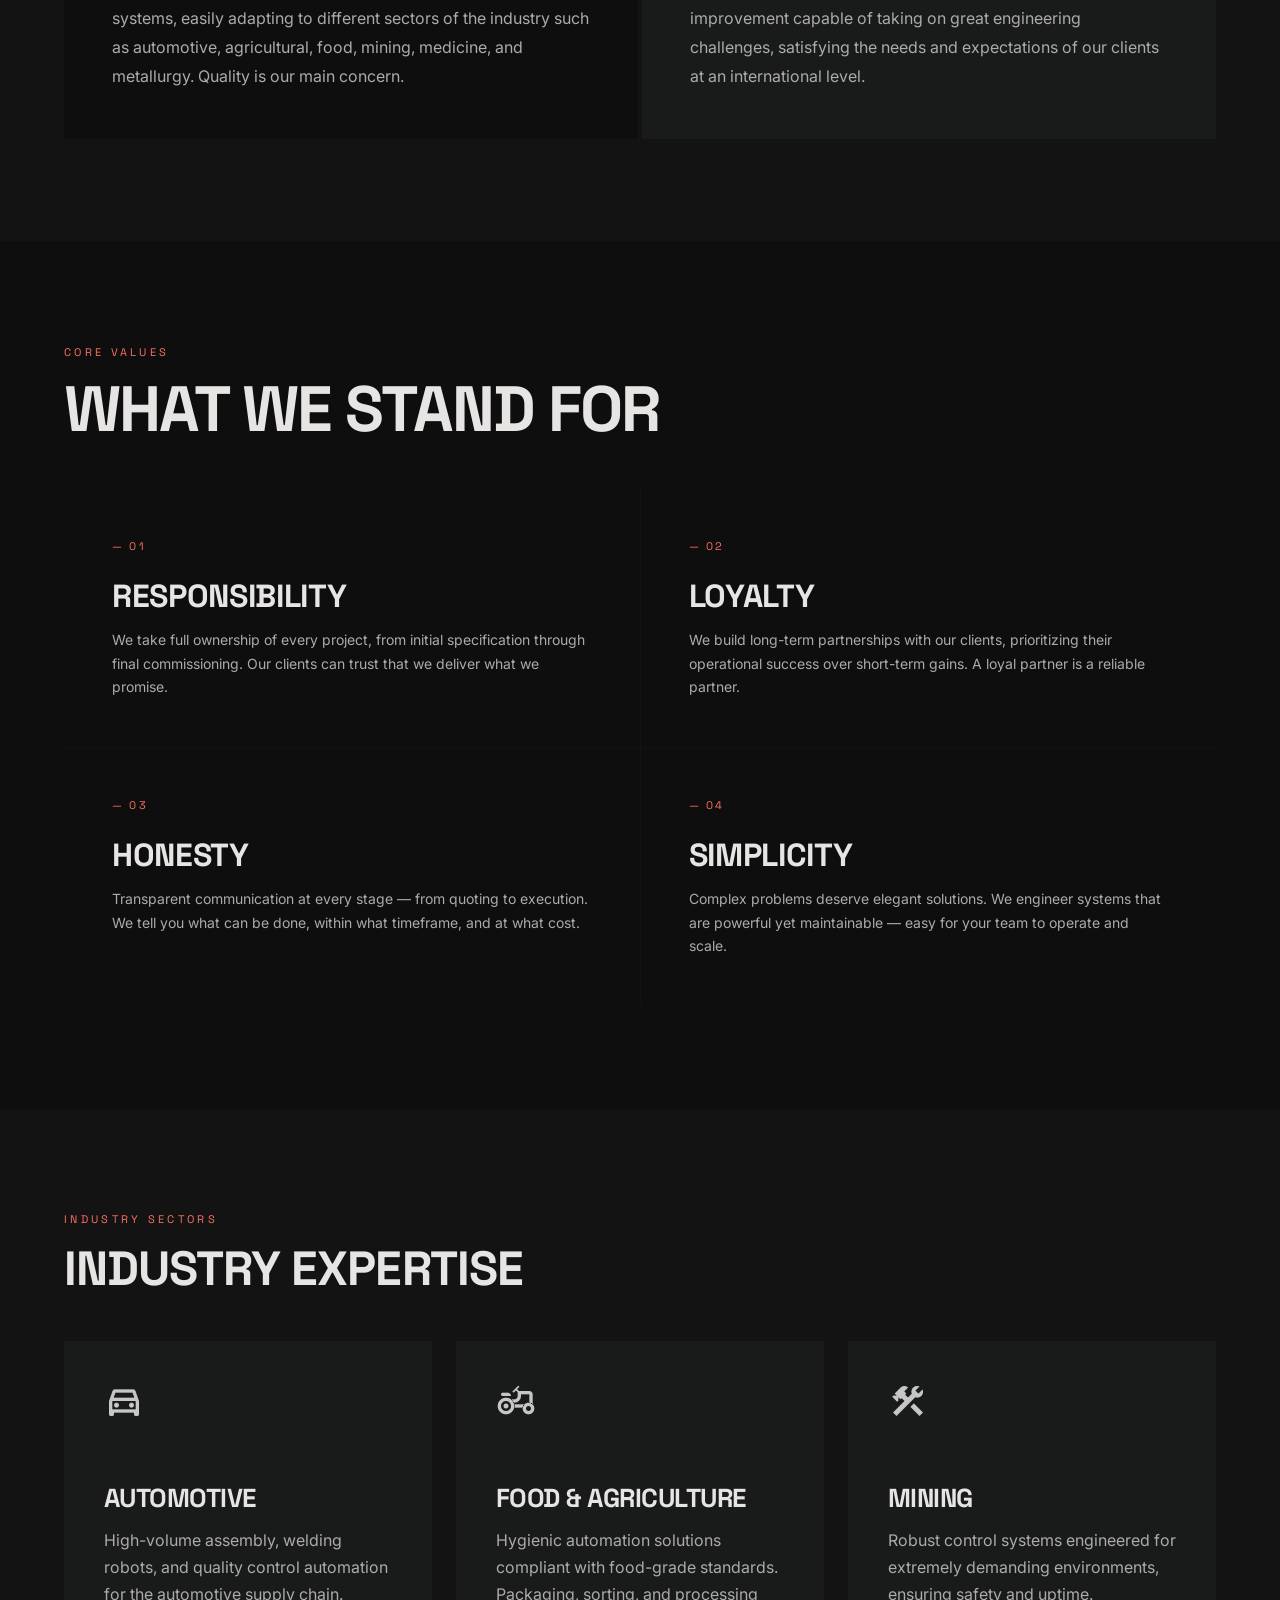
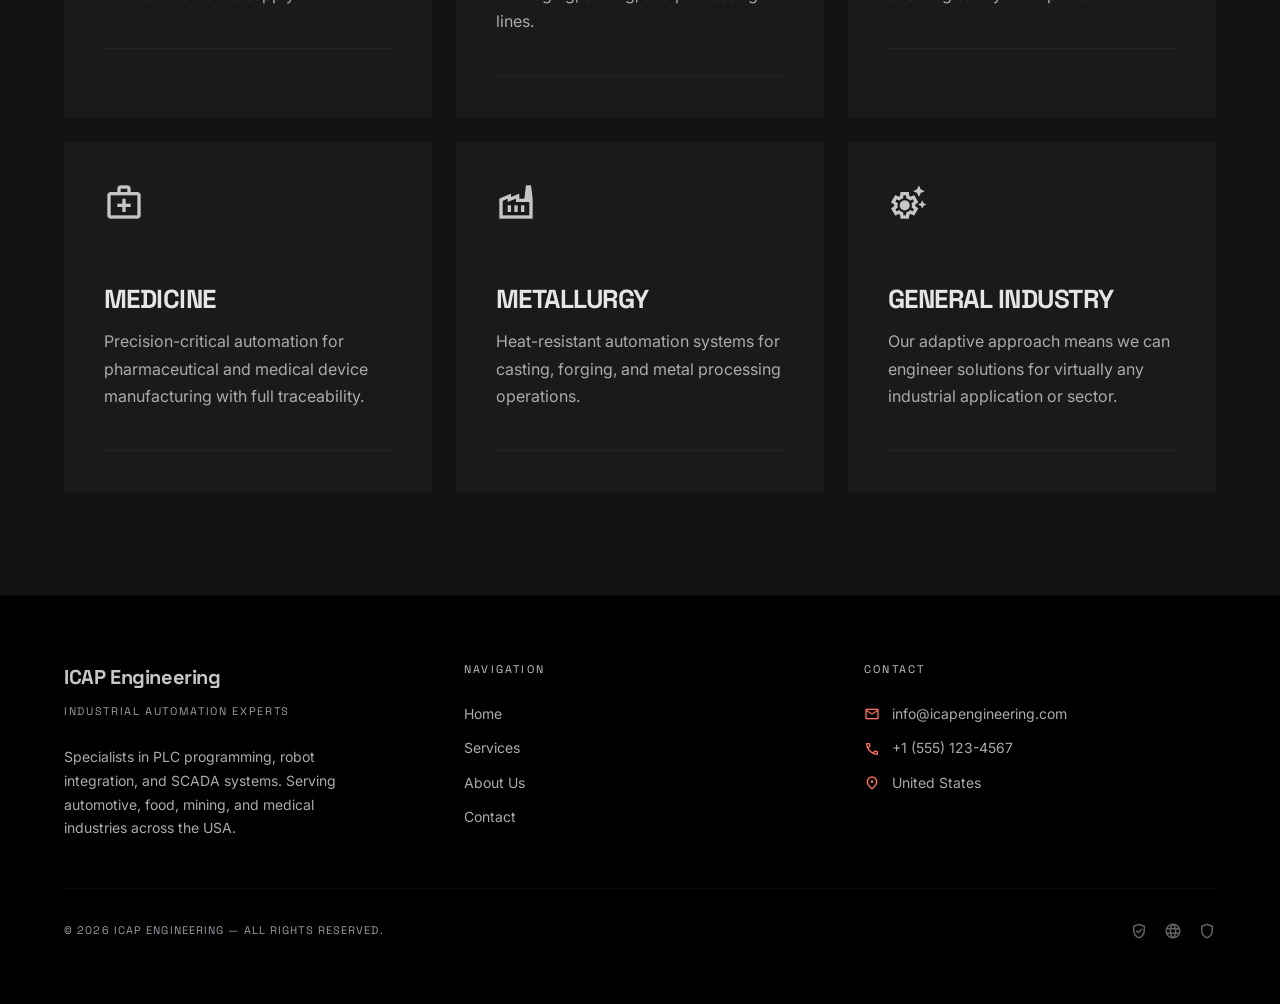
==== commit 41a84973: "SITIO FINALIZADO" ====
--- a/pages/about.html
+++ b/pages/about.html
@@ -43,8 +43,7 @@
   <!-- ═══ NAVBAR ═══ -->
   <nav class="navbar" role="navigation" aria-label="Main navigation"></nav>
 
-  <!-- ═══ PAGE HERO ═══ -->
-  <header class="page-hero" role="banner">
+  <header class="page-hero page-hero--about" role="banner">
     <div class="page-hero__inner">
       <span class="section-label reveal">Our Story</span>
       <h1 class="page-hero__title reveal">About ICAP Engineering</h1>
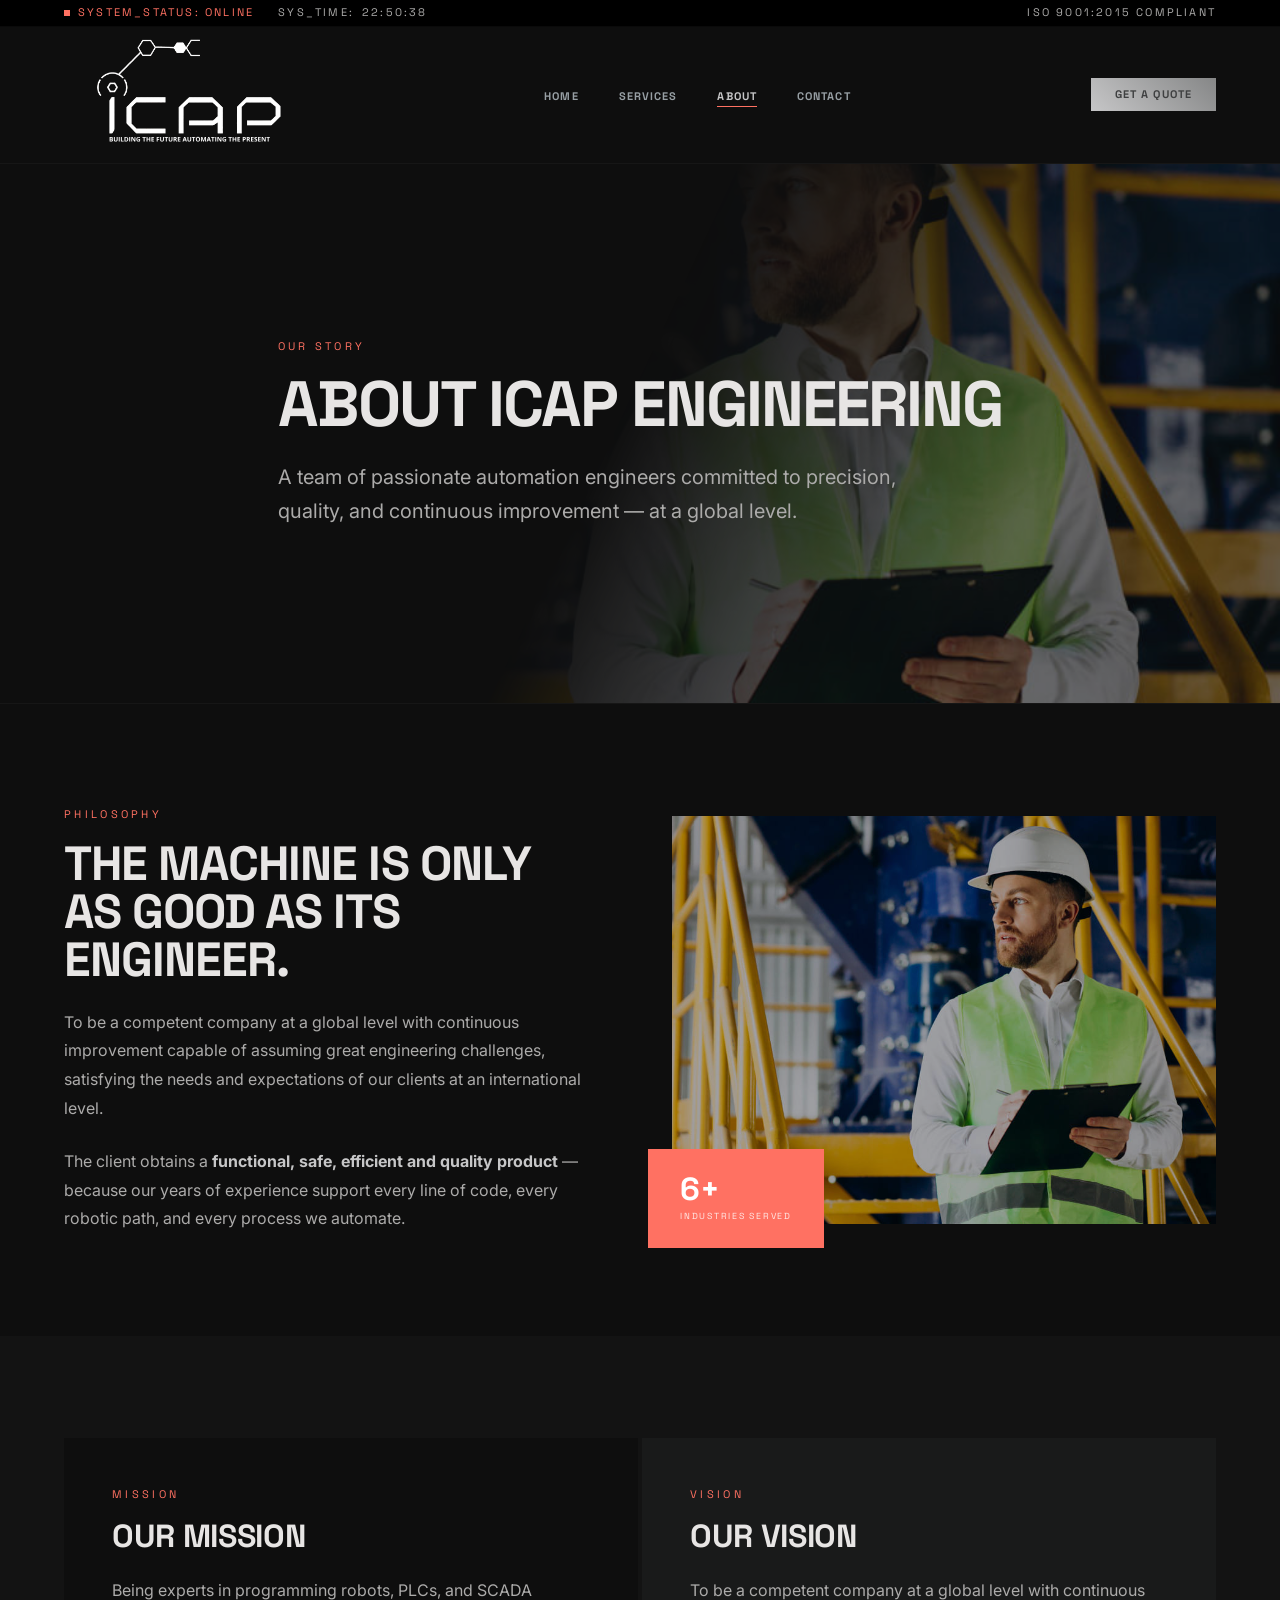
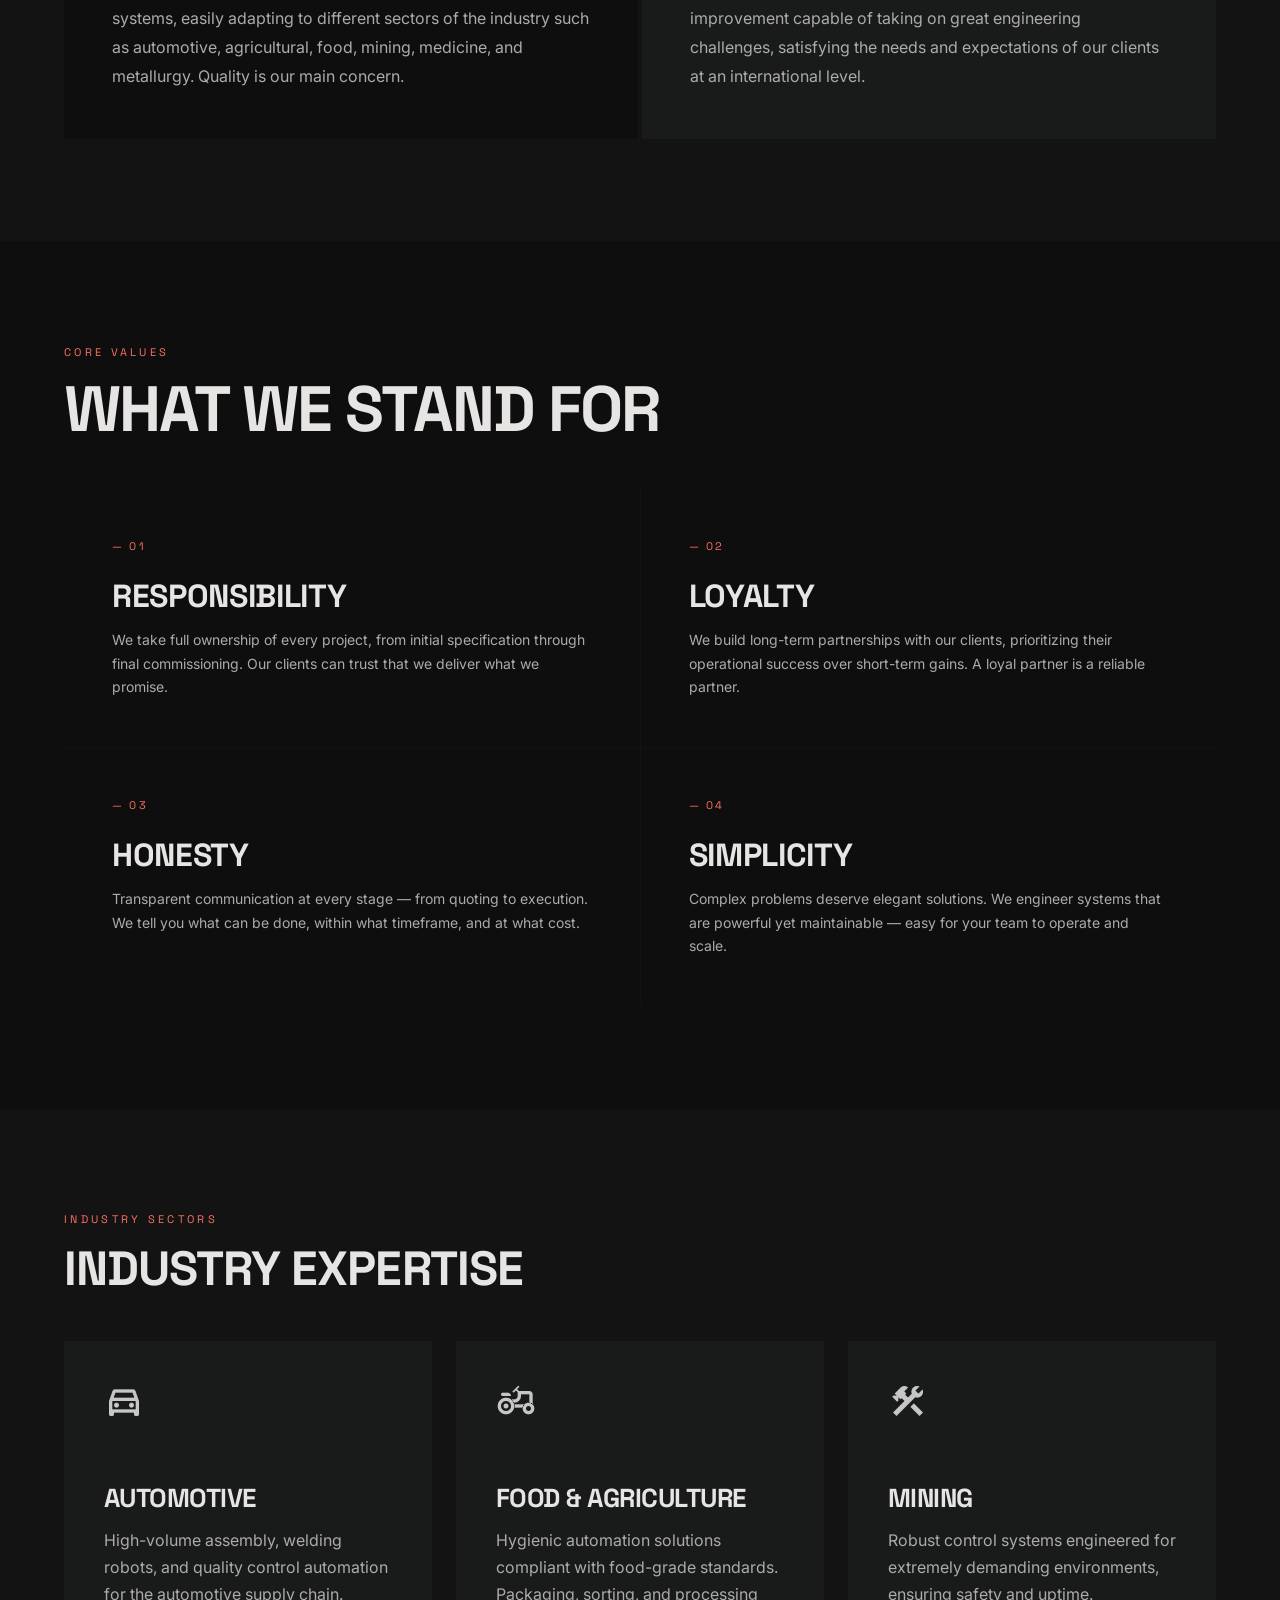
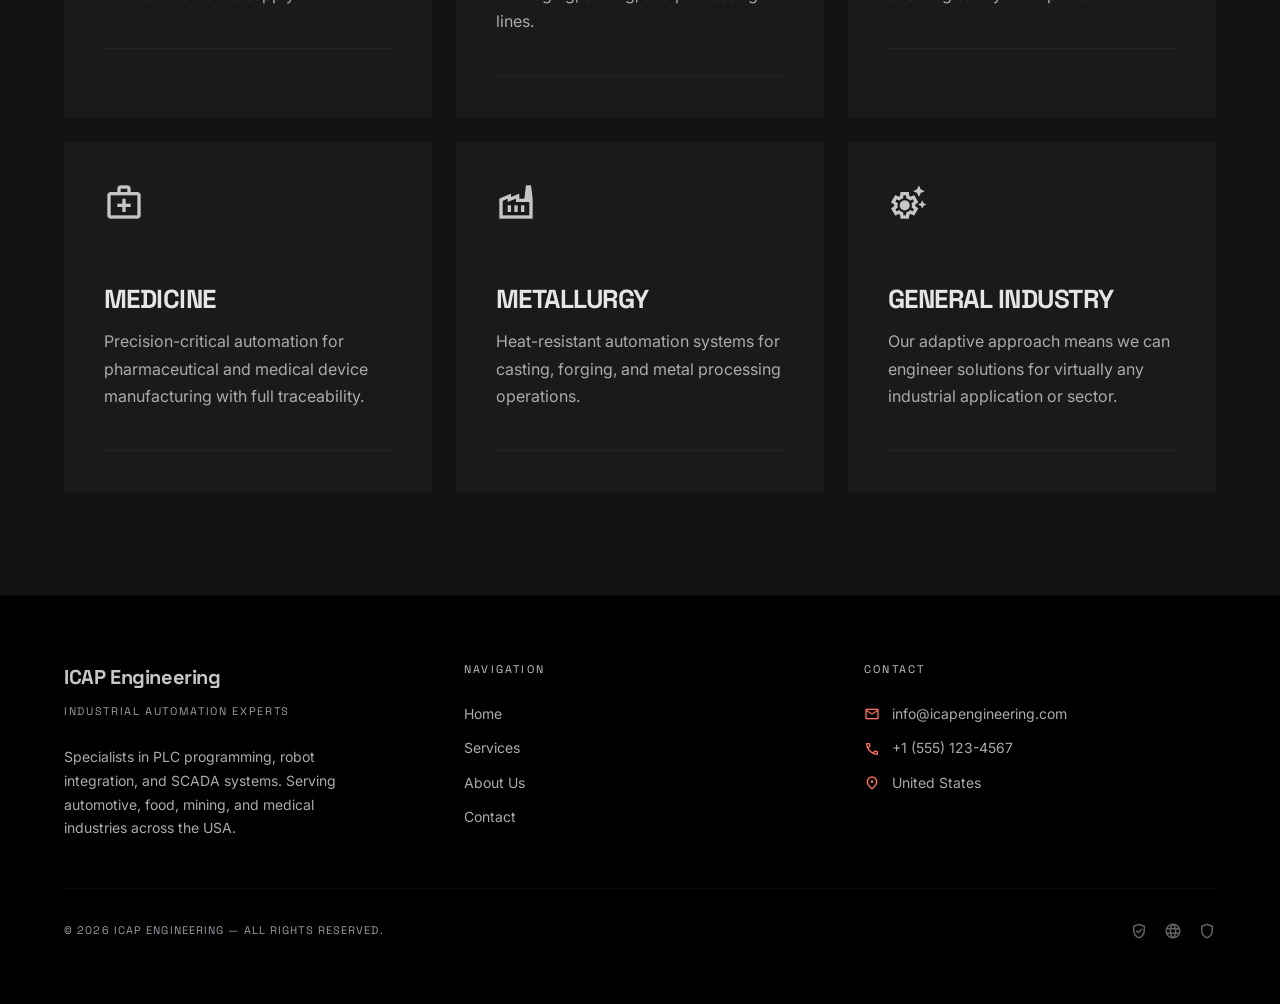
==== commit 4a6866e3: "FEATURE: es ahora una pwa" ====
--- a/pages/about.html
+++ b/pages/about.html
@@ -24,6 +24,13 @@
 
   <!-- Styles -->
   <link rel="stylesheet" href="../assets/css/main.css" />
+
+  <!-- PWA & Apple App Support -->
+  <link rel="manifest" href="../manifest.json" />
+  <meta name="apple-mobile-web-app-capable" content="yes" />
+  <meta name="apple-mobile-web-app-status-bar-style" content="black-translucent" />
+  <meta name="apple-mobile-web-app-title" content="ICAP Eng" />
+  <link rel="apple-touch-icon" href="../assets/images/logo/logo-negro.svg" />
 </head>
 
 <body>
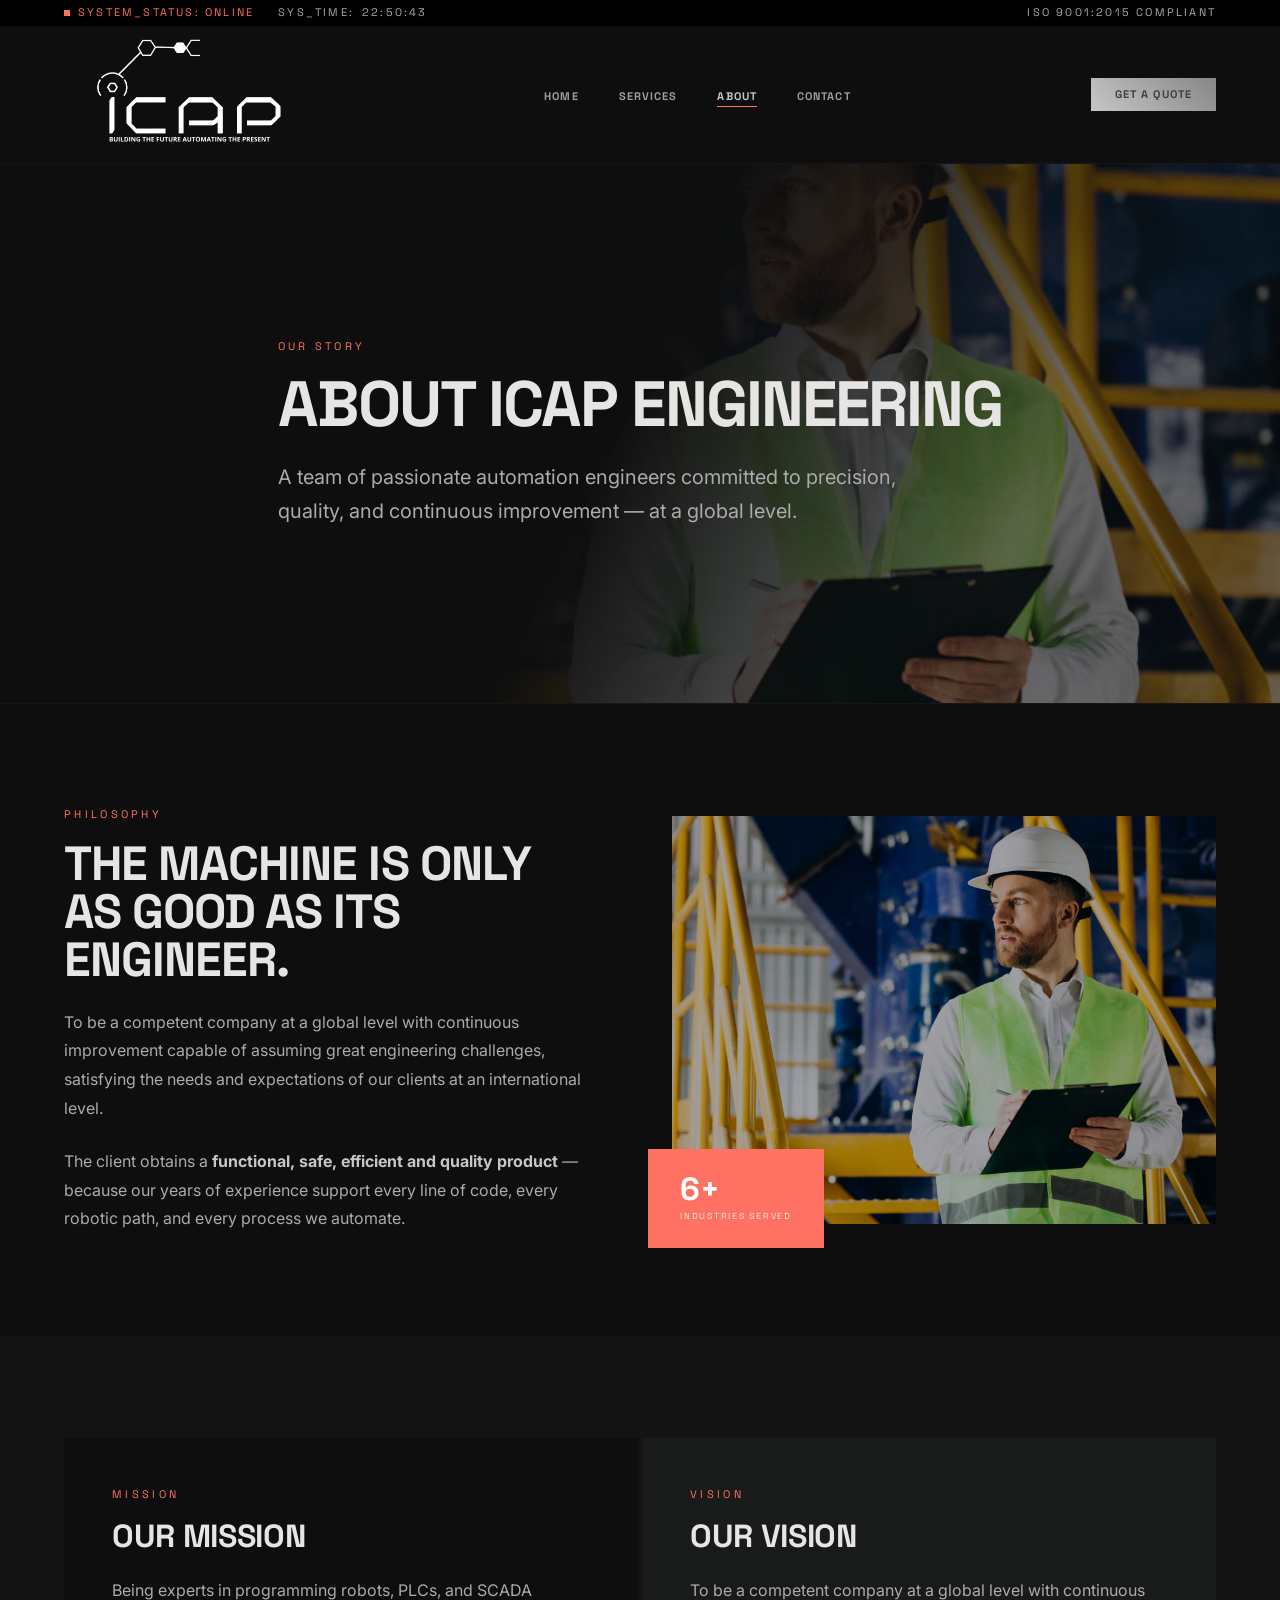
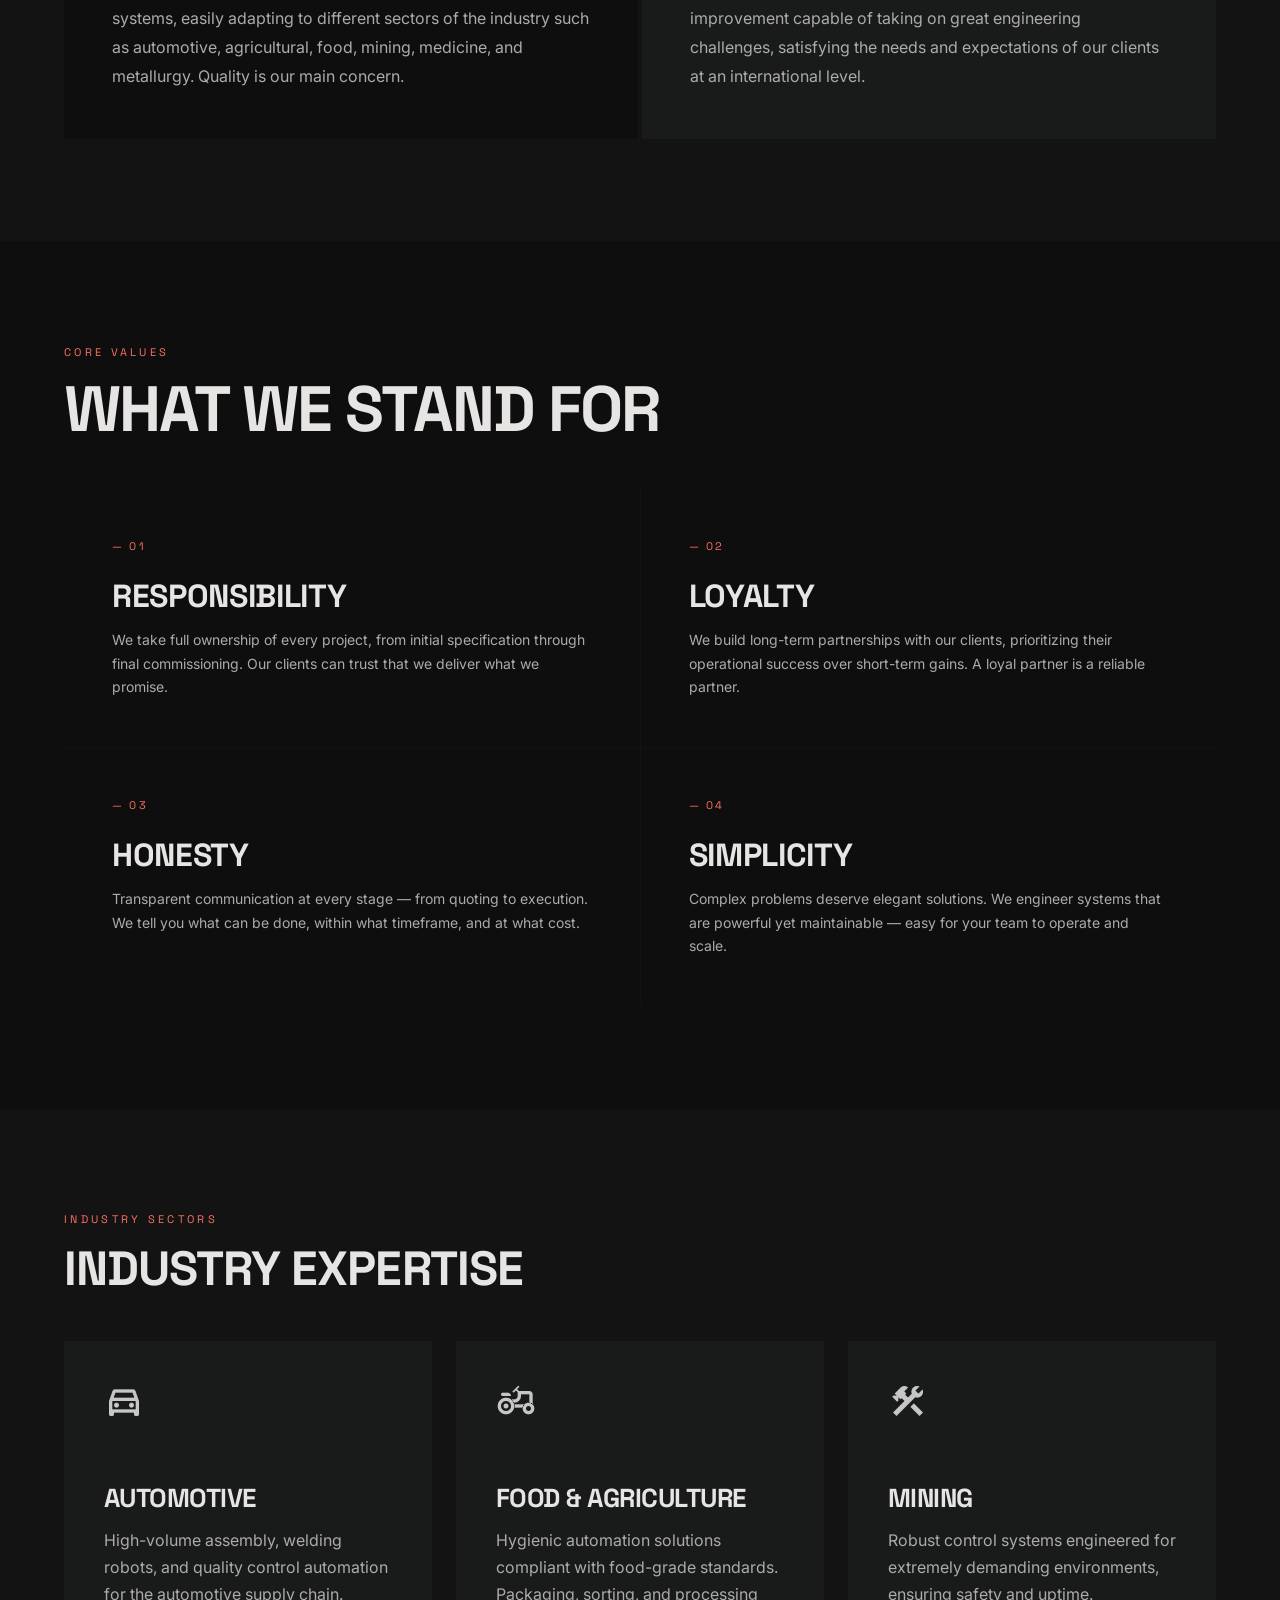
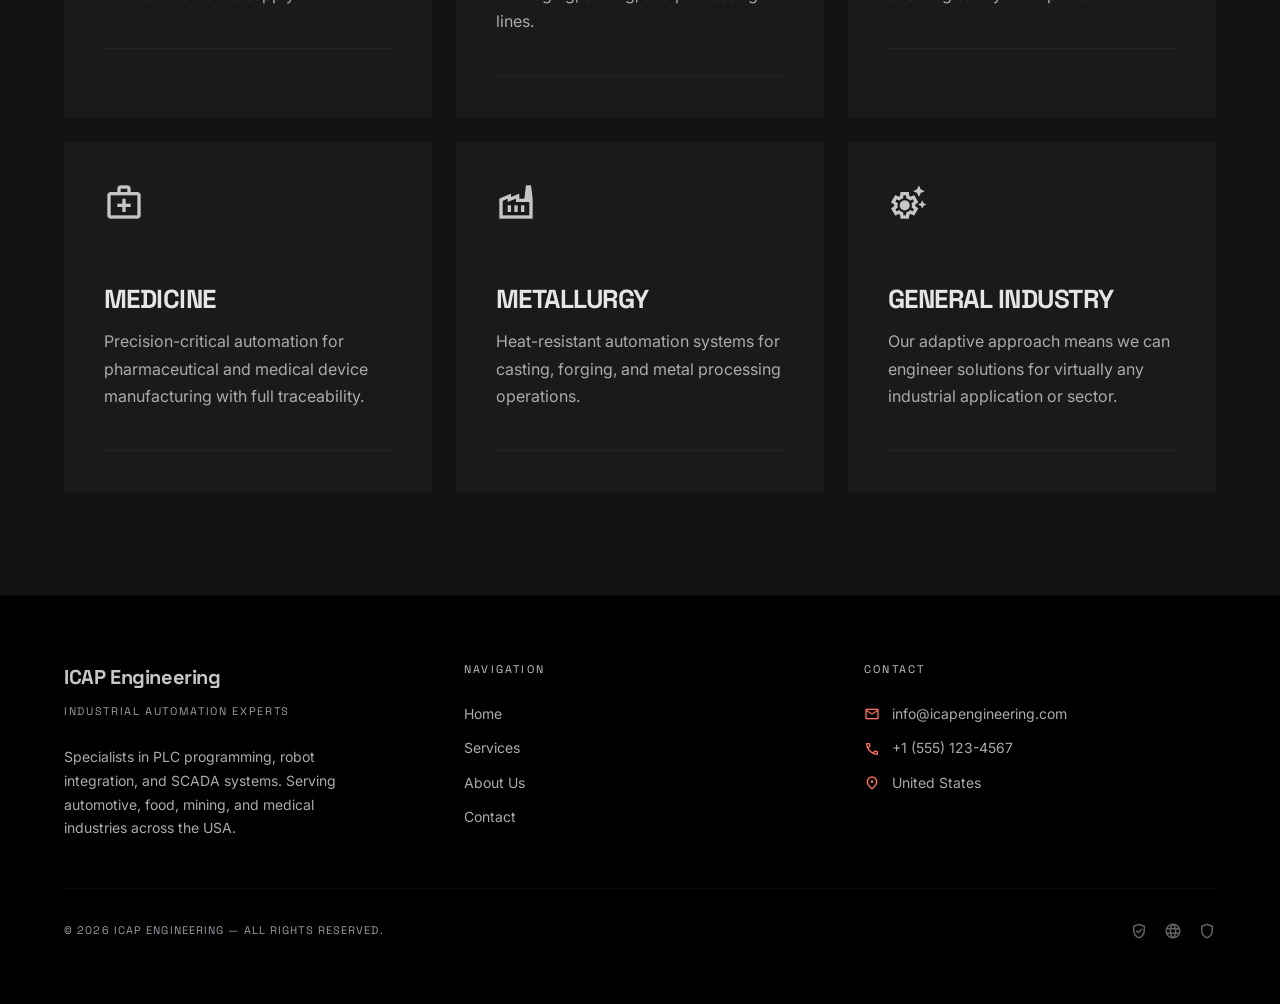
==== commit dcf5392c: "FEATURE: favicon agregado" ====
--- a/pages/about.html
+++ b/pages/about.html
@@ -20,7 +20,8 @@
   <meta property="og:type" content="website" />
 
   <!-- Favicon -->
-  <link rel="icon" type="image/svg+xml" href="../assets/icons/favicon.svg" />
+  <link rel="icon" type="image/svg+xml" href="assets/images/logo/logo-negro.svg" />
+  <link rel="icon" type="image/png" href="assets/images/logo/logo-negro.svg" />
 
   <!-- Styles -->
   <link rel="stylesheet" href="../assets/css/main.css" />
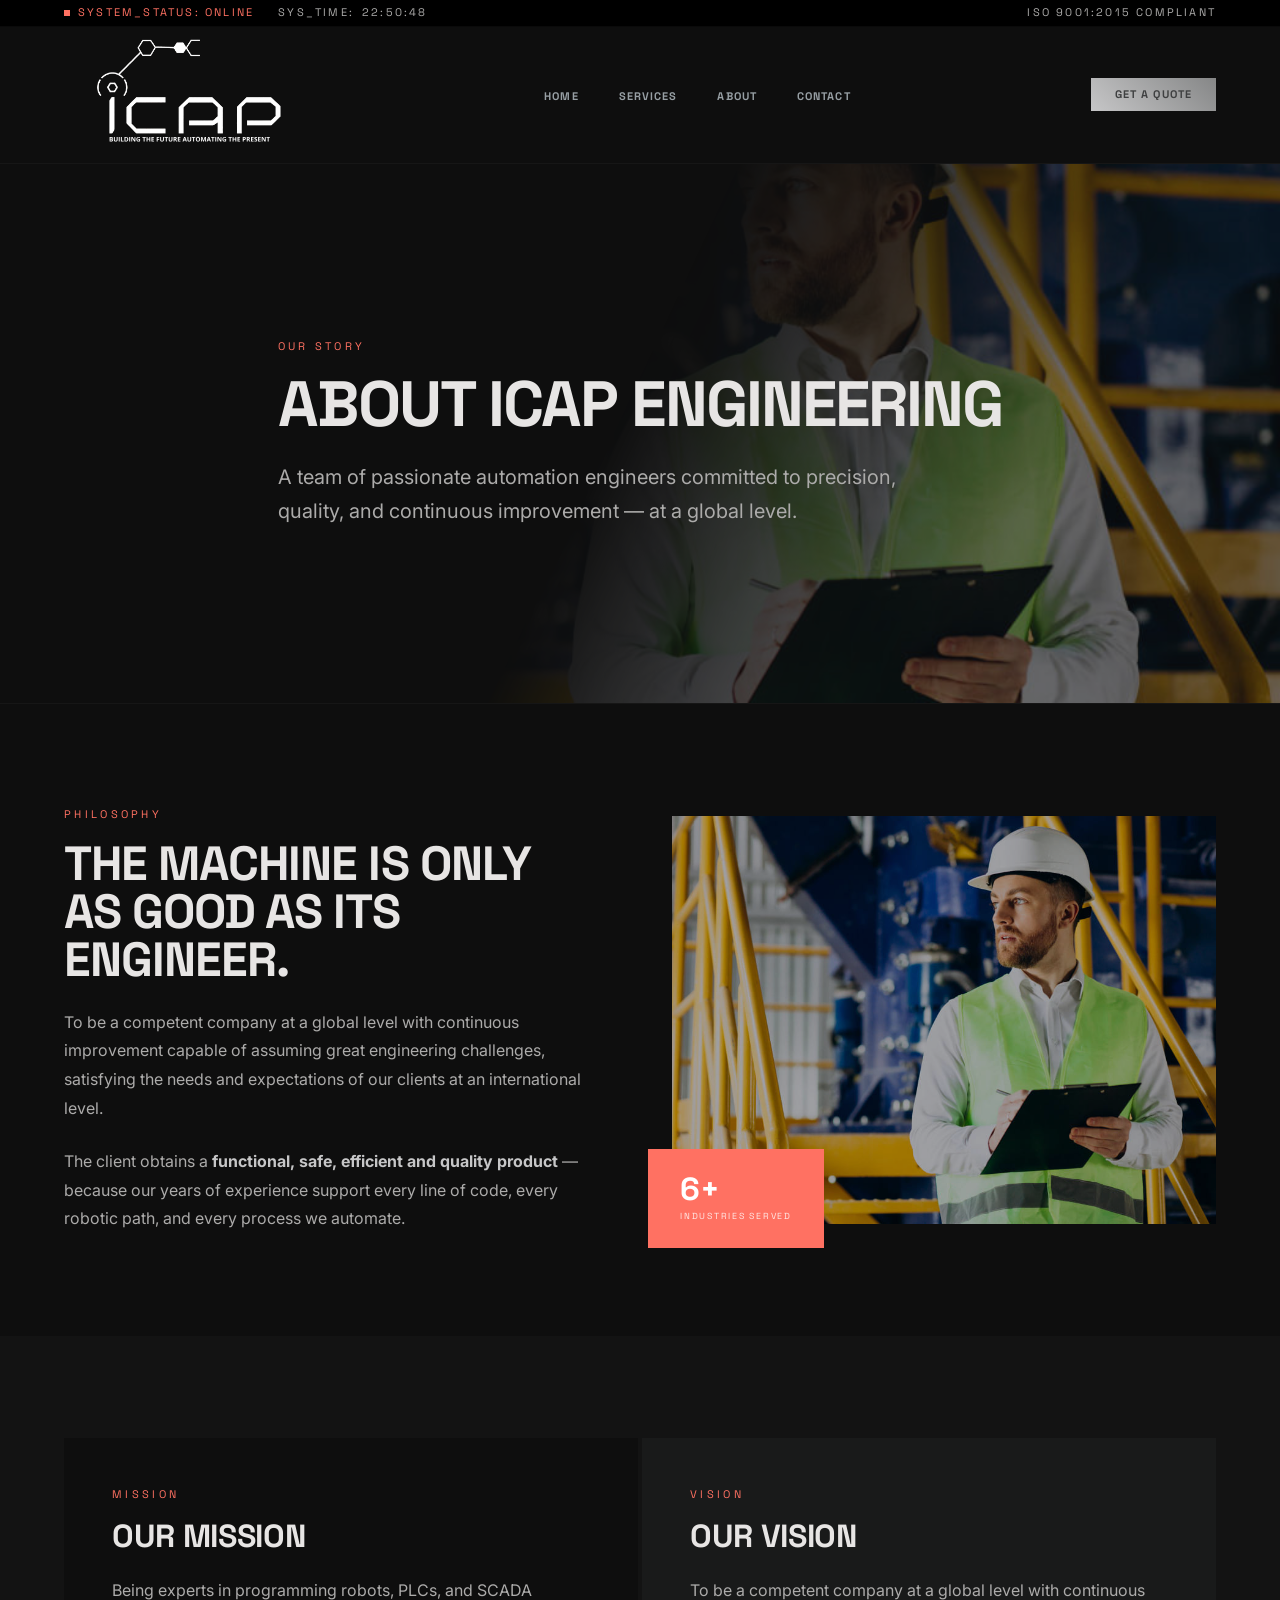
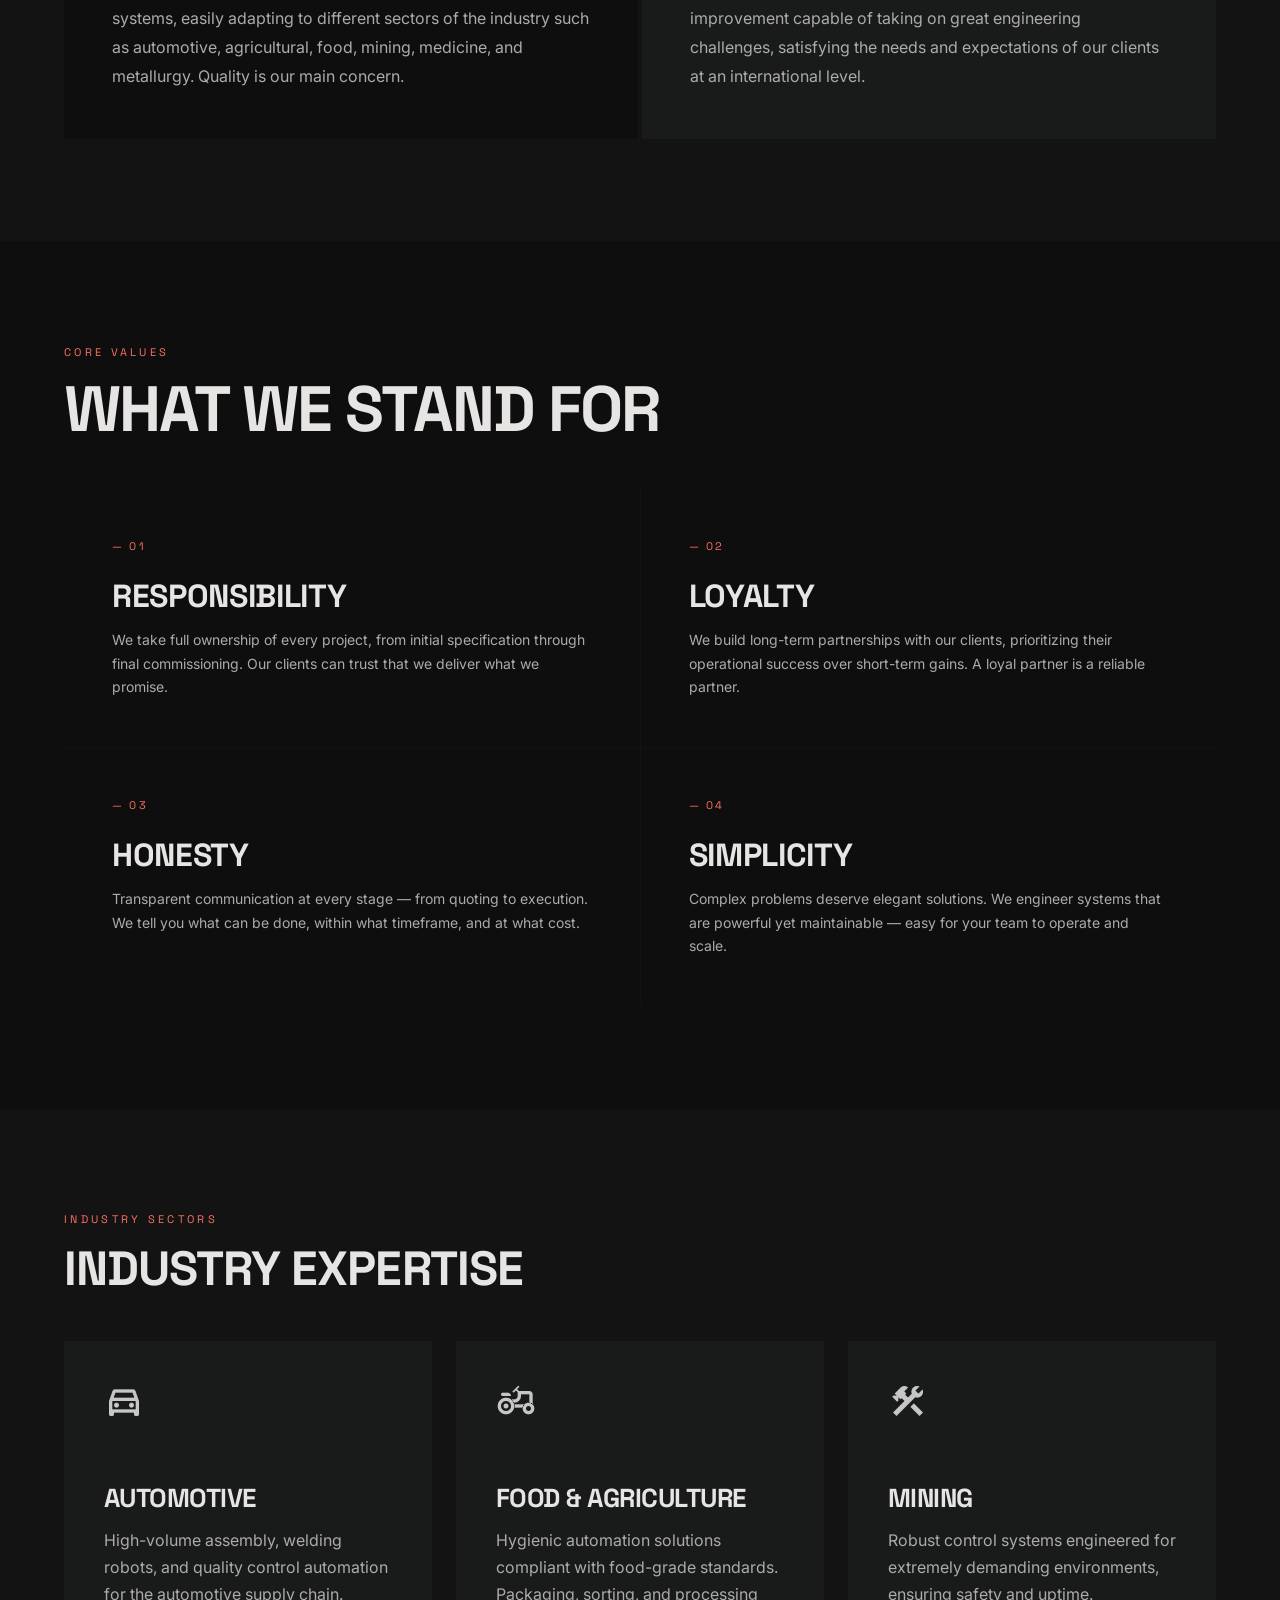
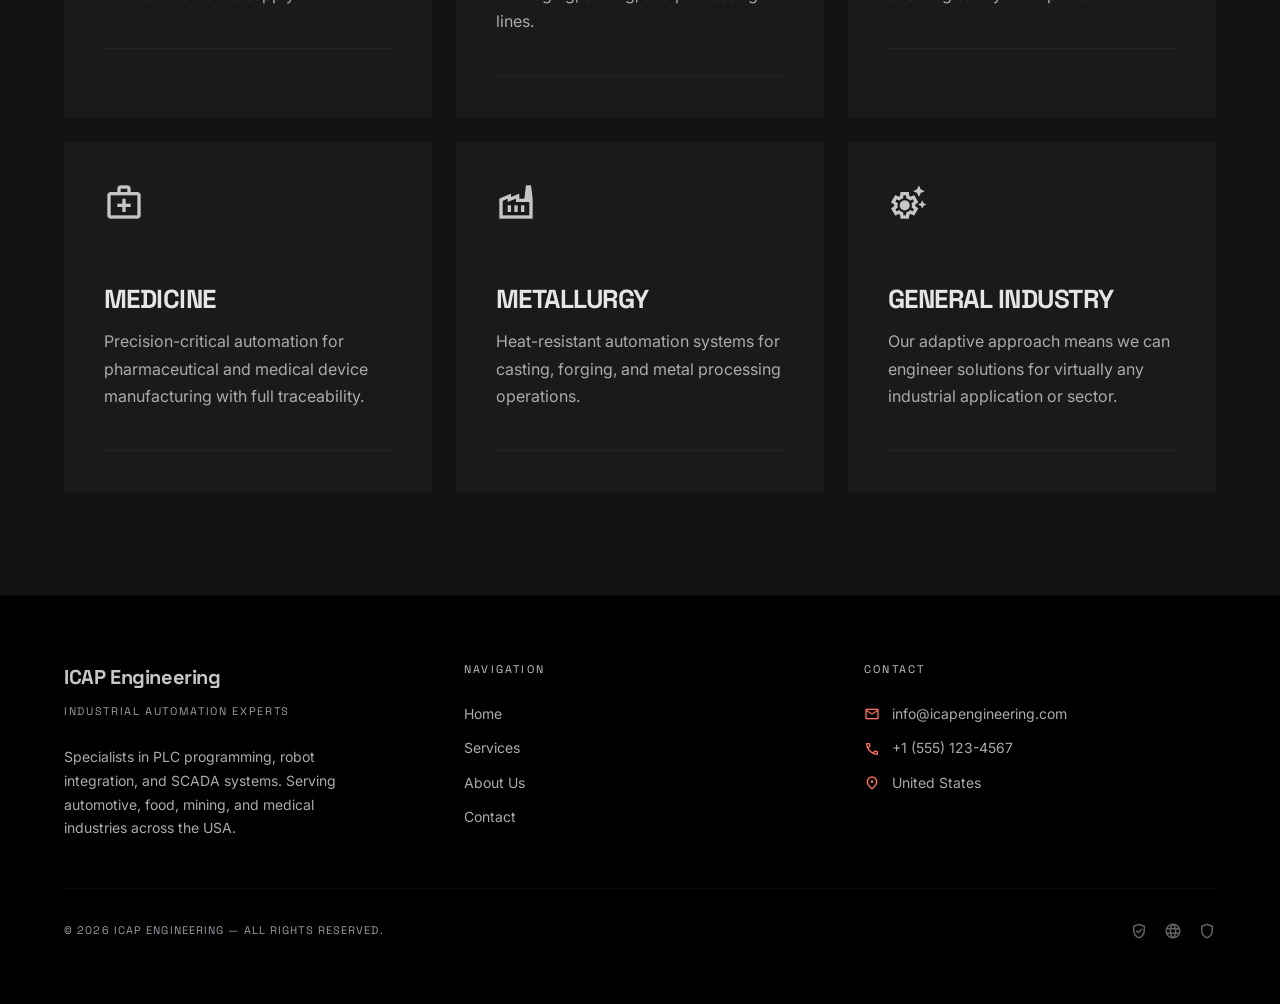
==== commit 161848a0: "FIX: enlaces arreglados" ====
--- a/pages/about.html
+++ b/pages/about.html
@@ -20,8 +20,8 @@
   <meta property="og:type" content="website" />
 
   <!-- Favicon -->
-  <link rel="icon" type="image/svg+xml" href="assets/images/logo/logo-negro.svg" />
-  <link rel="icon" type="image/png" href="assets/images/logo/logo-negro.svg" />
+  <link rel="icon" type="image/svg+xml" href="../assets/images/logo/logo-negro.svg" />
+  <link rel="icon" type="image/png" href="../assets/images/logo/logo-negro.svg" />
 
   <!-- Styles -->
   <link rel="stylesheet" href="../assets/css/main.css" />
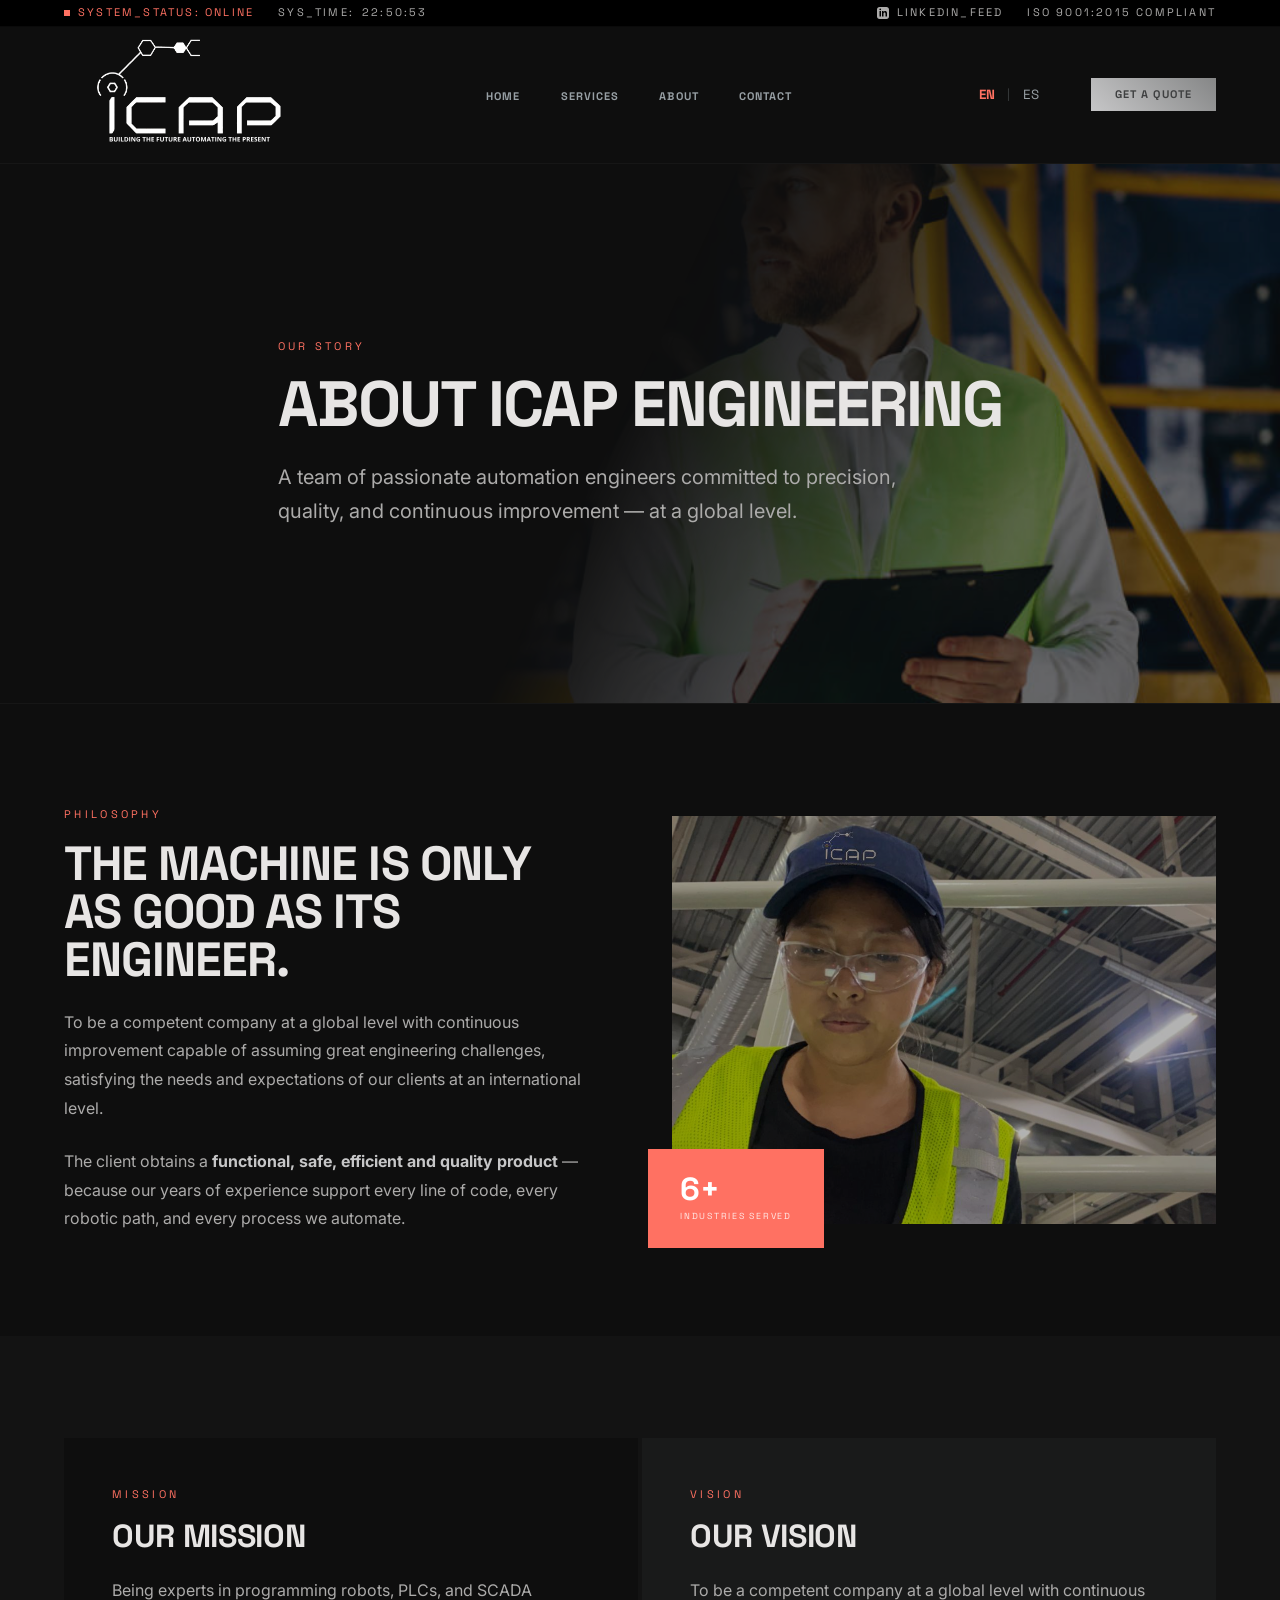
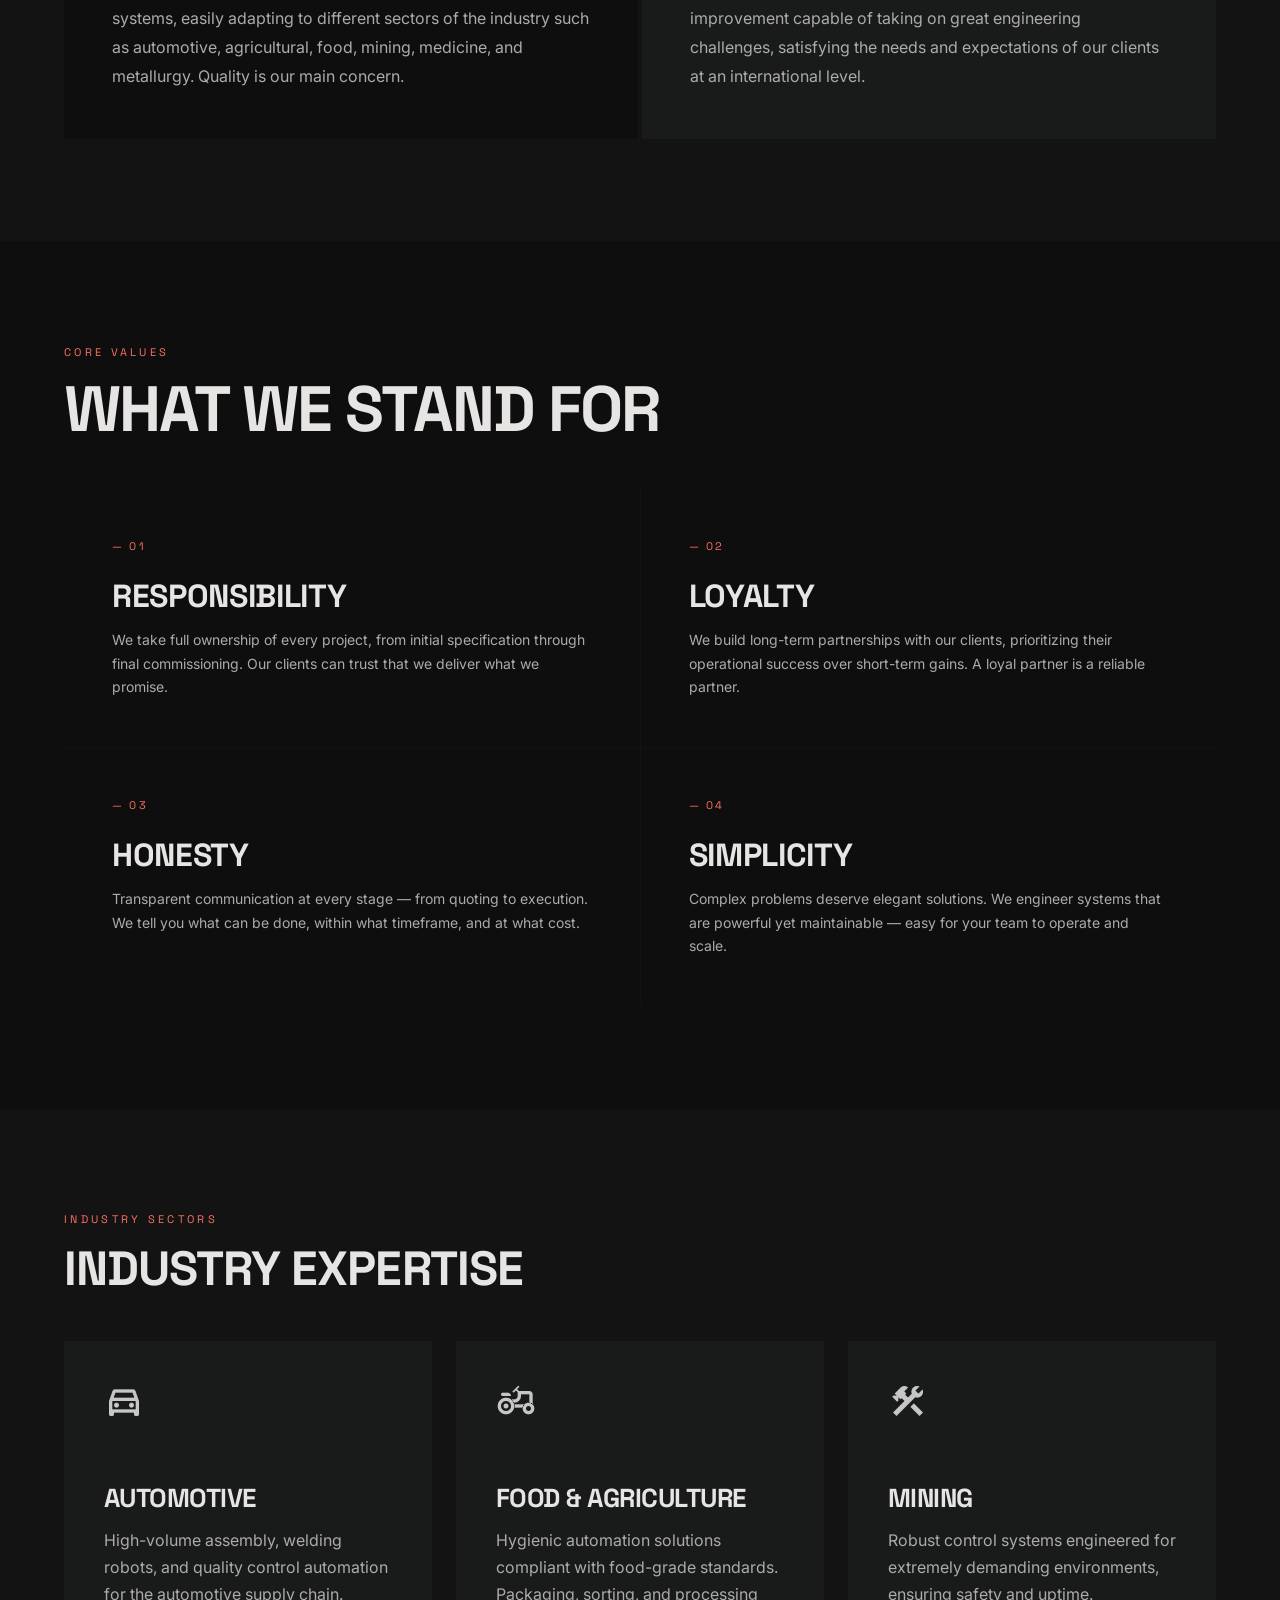
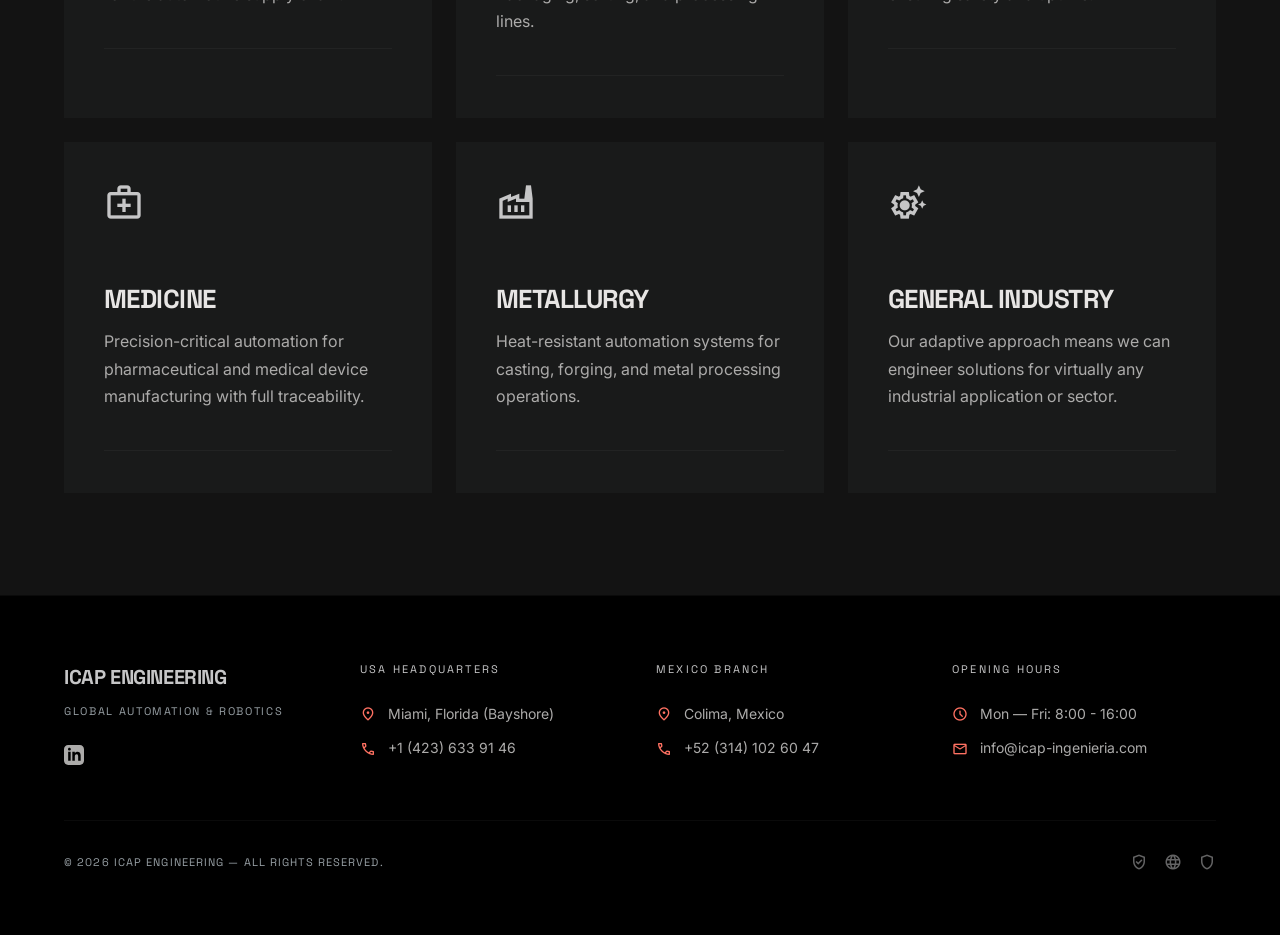
==== commit 4d4a88cb: "feat: implement PWA support with service worker, installation prompt, and LinkedIn social integratio" ====
--- a/pages/about.html
+++ b/pages/about.html
@@ -45,7 +45,17 @@
       </span>
       <span class="telemetry-item">SYS_TIME: <span id="telemetry-time">--:--:--</span></span>
     </div>
-    <span class="telemetry-item">ISO 9001:2015 COMPLIANT</span>
+    <div class="telemetry-strip__group">
+      <a href="https://www.linkedin.com/company/icap-company/" target="_blank" rel="noopener noreferrer"
+        class="telemetry-item telemetry-link" aria-label="LinkedIn Profile">
+        <svg style="width:12px; height:12px; fill:currentColor;" viewBox="0 0 24 24">
+          <path
+            d="M19 0h-14c-2.761 0-5 2.239-5 5v14c0 2.761 2.239 5 5 5h14c2.761 0 5-2.239 5-5v-14c0-2.761-2.239-5-5-5zm-11 19h-3v-11h3v11zm-1.5-12.268c-.966 0-1.75-.79-1.75-1.764s.784-1.764 1.75-1.764 1.75.79 1.75 1.764-.783 1.764-1.75 1.764zm13.5 12.268h-3v-5.604c0-3.368-4-3.113-4 0v5.604h-3v-11h3v1.765c1.396-2.586 7-2.777 7 2.476v6.759z" />
+        </svg>
+        LINKEDIN_FEED
+      </a>
+      <span class="telemetry-item">ISO 9001:2015 COMPLIANT</span>
+    </div>
   </div>
 
   <!-- ═══ NAVBAR ═══ -->
@@ -89,7 +99,7 @@
           </div>
           <div class="reveal" style="position:relative;">
             <!-- Replace with: ../assets/images/about/philosophy.jpg -->
-            <img src="../assets/images/about/engineer.jpg" alt="ICAP Engineering team working in an industrial workshop"
+            <img src="../assets/images/our-images/sarai-frente.jpeg" alt="ICAP Engineer Sarai operating a robotic control pendant"
               loading="lazy" style="width:100%; aspect-ratio:4/3; object-fit:cover; filter:brightness(0.7);" />
             <div class="stat-chip"
               style="position:absolute; bottom:-1.5rem; left:-1.5rem; background-color: var(--color-tertiary);">
